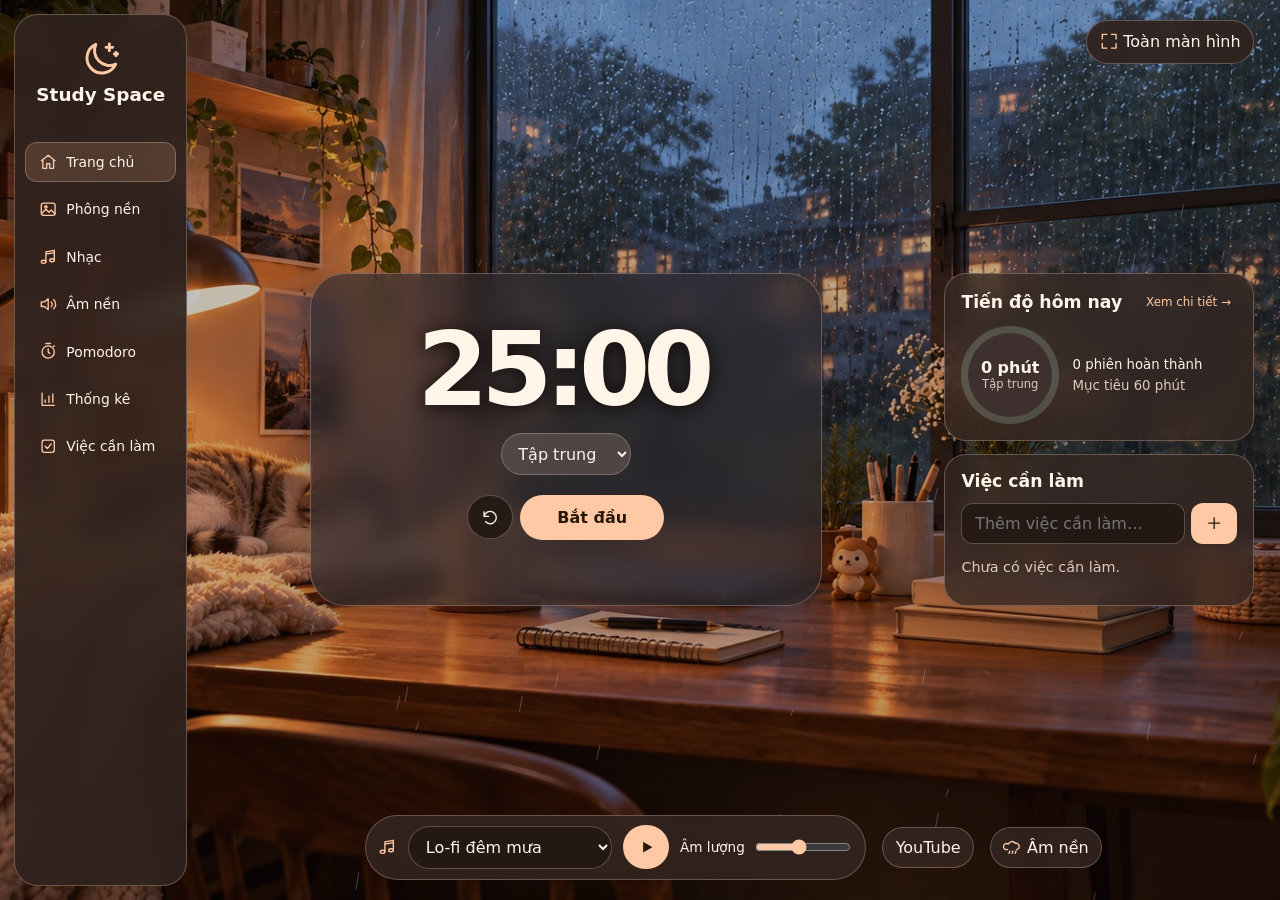
==== study-space/index.html @ 929f64d4 "Add Study Space source code and assets" ====
<!doctype html>
<html lang="vi">
<meta charset="utf-8">
<meta name="viewport" content="width=device-width,initial-scale=1">
<meta name="theme-color" content="#1b1412">
<title>Study Space</title>
<link rel="stylesheet" href="style.css">
<script defer src="storage.js"></script>
<script defer src="audio.js"></script>
<script defer src="motion.js"></script>
<script defer src="youtube.js"></script>
<script defer src="app.js"></script>
<body>
<svg class="icon-sprite" aria-hidden="true" focusable="false" xmlns="http://www.w3.org/2000/svg">
<symbol id="icon-moon" viewBox="0 0 24 24"><path d="M20.8 15.1A9 9 0 0 1 8.9 3.2 9 9 0 1 0 20.8 15.1Z"/><path d="M17 3v4m-2-2h4m2 3v2m-1-1h2"/></symbol>
<symbol id="icon-home" viewBox="0 0 24 24"><path d="m3 10 9-7 9 7M5 9v11h5v-6h4v6h5V9"/></symbol>
<symbol id="icon-image" viewBox="0 0 24 24"><rect x="3" y="4" width="18" height="16" rx="3"/><circle cx="9" cy="9" r="1.5"/><path d="m4 17 5-5 4 4 3-3 5 5"/></symbol>
<symbol id="icon-music" viewBox="0 0 24 24"><path d="M9 18V5l11-2v13M9 8l11-2"/><ellipse cx="6" cy="18" rx="3" ry="2"/><ellipse cx="17" cy="16" rx="3" ry="2"/></symbol>
<symbol id="icon-sound" viewBox="0 0 24 24"><path d="M3 9h4l5-4v14l-5-4H3zM16 9a4 4 0 0 1 0 6m3-9a8 8 0 0 1 0 12"/></symbol>
<symbol id="icon-timer" viewBox="0 0 24 24"><circle cx="12" cy="13" r="8"/><path d="M12 9v4l2 2M9 2h6m4 4 1-1"/></symbol>
<symbol id="icon-stats" viewBox="0 0 24 24"><path d="M4 4v16h16M8 16v-3m5 3V8m5 8V5"/></symbol>
<symbol id="icon-tasks" viewBox="0 0 24 24"><rect x="4" y="4" width="16" height="16" rx="3"/><path d="m8 12 3 3 5-6"/></symbol>
<symbol id="icon-expand" viewBox="0 0 24 24"><path d="M9 3H3v6m12-6h6v6M3 15v6h6m12-6v6h-6"/></symbol>
<symbol id="icon-contract" viewBox="0 0 24 24"><path d="M3 9h6V3m12 6h-6V3M3 15h6v6m12-6h-6v6"/></symbol>
<symbol id="icon-reset" viewBox="0 0 24 24"><path d="M4 11a8 8 0 1 1 2 7M4 5v6h6"/></symbol>
<symbol id="icon-play" viewBox="0 0 24 24"><path d="m8 5 12 7-12 7Z" fill="currentColor" stroke="none"/></symbol>
<symbol id="icon-pause" viewBox="0 0 24 24"><path d="M9 5v14m6-14v14" stroke-width="3"/></symbol>
<symbol id="icon-close" viewBox="0 0 24 24"><path d="m6 6 12 12M18 6 6 18"/></symbol>
<symbol id="icon-add" viewBox="0 0 24 24"><path d="M12 5v14M5 12h14"/></symbol>
<symbol id="icon-check" viewBox="0 0 24 24"><path d="m5 12 4 4L19 6"/></symbol>
<symbol id="icon-rain" viewBox="0 0 24 24"><path d="M6 15a4 4 0 1 1 1-7 5 5 0 0 1 9-1 4 4 0 1 1 2 8M9 17l-1 3m5-3-1 3m5-3-1 3"/></symbol>
<symbol id="icon-forest" viewBox="0 0 24 24"><path d="m12 3-6 8h3l-5 6h16l-5-6h3ZM12 17v4"/></symbol>
<symbol id="icon-waves" viewBox="0 0 24 24"><path d="M3 8c3 0 3-2 6-2s3 2 6 2 3-2 6-2M3 13c3 0 3-2 6-2s3 2 6 2 3-2 6-2M3 18c3 0 3-2 6-2s3 2 6 2 3-2 6-2"/></symbol>
<symbol id="icon-coffee" viewBox="0 0 24 24"><path d="M4 9h13v5a5 5 0 0 1-5 5H9a5 5 0 0 1-5-5zM17 9h2a2 2 0 0 1 0 4h-2M7 3v3m4-3v3m4-3v3"/></symbol>
<symbol id="icon-book" viewBox="0 0 24 24"><path d="M12 6c-3-2-6-2-9-1v14c3-1 6-1 9 1 3-2 6-2 9-1V5c-3-1-6-1-9 1Zm0 0v14"/></symbol>
<symbol id="icon-snow" viewBox="0 0 24 24"><path d="M12 3v18M4 7.5l16 9m0-9-16 9m5-13 3 3 3-3m-6 17 3-3 3 3"/></symbol>
</svg>
<canvas id="scene-motion" aria-hidden="true" hidden></canvas>
<header class="sidebar">
<a href="./" class="brand"><svg class="icon " aria-hidden="true" focusable="false"><use href="#icon-moon"/></svg><span>Study Space</span></a>
<nav aria-label="Điều hướng Study Space">
<button class="home-link" id="home-link"><svg class="icon " aria-hidden="true" focusable="false"><use href="#icon-home"/></svg> Trang chủ</button>
<button data-open="scenes"><svg class="icon " aria-hidden="true" focusable="false"><use href="#icon-image"/></svg> Phông nền</button>
<button id="music-link"><svg class="icon " aria-hidden="true" focusable="false"><use href="#icon-music"/></svg> Nhạc</button>
<button data-open="sound"><svg class="icon " aria-hidden="true" focusable="false"><use href="#icon-sound"/></svg> Âm nền</button>
<button data-open="settings"><svg class="icon " aria-hidden="true" focusable="false"><use href="#icon-timer"/></svg> Pomodoro</button>
<button id="stats-link"><svg class="icon " aria-hidden="true" focusable="false"><use href="#icon-stats"/></svg> Thống kê</button>
<button id="tasks-link"><svg class="icon " aria-hidden="true" focusable="false"><use href="#icon-tasks"/></svg> Việc cần làm</button>
</nav>
</header>
<div class="top-actions"><button id="fullscreen" type="button" aria-pressed="false"><svg class="icon icon-inactive" aria-hidden="true" focusable="false"><use href="#icon-expand"/></svg><svg class="icon icon-active" aria-hidden="true" focusable="false"><use href="#icon-contract"/></svg> <span id="fullscreen-label">Toàn màn hình</span></button></div>
<main>
<section class="focus" aria-label="Pomodoro">
<div id="clock" role="timer">25:00</div>
<label class="sr-only" for="session-mode">Chế độ Pomodoro</label>
<select id="session-mode"><option value="focus">Tập trung</option><option value="short">Nghỉ ngắn</option><option value="long">Nghỉ dài</option></select>
<div class="timer-actions"><button id="reset" aria-label="Đặt lại đồng hồ" title="Đặt lại đồng hồ"><svg class="icon " aria-hidden="true" focusable="false"><use href="#icon-reset"/></svg></button><button id="toggle" class="primary">Bắt đầu</button></div>
<p id="timer-message" role="status"></p>
</section>
<aside id="organizer" aria-label="Tiến độ và việc cần làm">
<section class="today-card"><div class="section-heading"><h2>Tiến độ hôm nay</h2><button id="show-stats">Xem chi tiết <span aria-hidden="true">→</span></button></div><div class="today-summary"><div id="progress-ring"><div><strong id="today-minutes">0 phút</strong><small>Tập trung</small></div></div><div><p id="today-sessions">0 phiên hoàn thành</p><p id="today-goal">Mục tiêu 60 phút</p></div></div></section>
<section class="tasks-card">
<div class="section-heading"><h2 id="tasks-title">Việc cần làm</h2><button id="close-organizer" aria-label="Đóng bảng"><svg class="icon " aria-hidden="true" focusable="false"><use href="#icon-close"/></svg></button></div>
<form id="task-form"><label class="sr-only" for="task-input">Tên việc cần làm</label><input id="task-input" maxlength="120" placeholder="Thêm việc cần làm…" required><button class="primary" aria-label="Thêm việc"><svg class="icon " aria-hidden="true" focusable="false"><use href="#icon-add"/></svg></button></form>
<ul id="tasks"></ul>
</section>

</aside>
</main>
<footer>
<div class="player"><svg class="icon player-icon" aria-hidden="true" focusable="false"><use href="#icon-music"/></svg><label class="sr-only" for="track">Bản nhạc</label><select id="track"><option value="lofi">Lo-fi đêm mưa</option><option value="piano">Piano dịu nhẹ</option><option value="coffee">Jazz quán cà phê</option><option value="library">Arpeggio thư viện</option><option value="snow">Ambient đêm tuyết</option></select><button id="play" class="primary" aria-label="Phát nhạc" aria-pressed="false"><svg class="icon icon-inactive" aria-hidden="true" focusable="false"><use href="#icon-play"/></svg><svg class="icon icon-active" aria-hidden="true" focusable="false"><use href="#icon-pause"/></svg></button><label class="music-volume">Âm lượng <input id="music-volume" type="range" min="0" max="100"></label></div>
<button id="youtube-open" aria-controls="youtube-panel" aria-expanded="false">YouTube</button><button data-open="sound" class="ambient-shortcut"><svg class="icon " aria-hidden="true" focusable="false"><use href="#icon-rain"/></svg> Âm nền</button><button id="open-organizer" aria-controls="organizer" aria-expanded="false">Việc &amp; thống kê</button>
</footer>
<section id="youtube-panel" aria-labelledby="youtube-title" hidden>
  <div class="section-heading"><h2 id="youtube-title">YouTube</h2><button id="youtube-close" type="button" aria-label="Đóng trình phát YouTube"><svg class="icon " aria-hidden="true" focusable="false"><use href="#icon-close"/></svg></button></div>
  <form id="youtube-form">
    <label for="youtube-url" class="sr-only">Liên kết video YouTube</label>
    <input id="youtube-url" type="text" inputmode="url" placeholder="Dán liên kết video YouTube" maxlength="2048" autocomplete="off" spellcheck="false" required>
    <button class="primary">Mở</button>
  </form>
  <p id="youtube-message" role="status"></p>
  <div id="youtube-video"></div>
  <a id="youtube-external" target="_blank" rel="noopener" hidden>Mở trên YouTube</a>
</section>
<dialog id="scenes"><div class="section-heading"><h2>Phông nền</h2><form method="dialog"><button aria-label="Đóng"><svg class="icon " aria-hidden="true" focusable="false"><use href="#icon-close"/></svg></button></form></div><div class="scene-grid"><button data-scene="rain" aria-pressed="false"><span class="scene-icon"><svg class="icon " aria-hidden="true" focusable="false"><use href="#icon-rain"/></svg></span><span class="scene-selected"><svg class="icon " aria-hidden="true" focusable="false"><use href="#icon-check"/></svg></span><span class="scene-name">Mưa đêm</span></button><button data-scene="forest" aria-pressed="false"><span class="scene-icon"><svg class="icon " aria-hidden="true" focusable="false"><use href="#icon-forest"/></svg></span><span class="scene-selected"><svg class="icon " aria-hidden="true" focusable="false"><use href="#icon-check"/></svg></span><span class="scene-name">Rừng xanh</span></button><button data-scene="sea" aria-pressed="false"><span class="scene-icon"><svg class="icon " aria-hidden="true" focusable="false"><use href="#icon-waves"/></svg></span><span class="scene-selected"><svg class="icon " aria-hidden="true" focusable="false"><use href="#icon-check"/></svg></span><span class="scene-name">Bên biển</span></button><button data-scene="coffee" aria-pressed="false"><span class="scene-icon"><svg class="icon " aria-hidden="true" focusable="false"><use href="#icon-coffee"/></svg></span><span class="scene-selected"><svg class="icon " aria-hidden="true" focusable="false"><use href="#icon-check"/></svg></span><span class="scene-name">Cà phê ban mai</span></button><button data-scene="library" aria-pressed="false"><span class="scene-icon"><svg class="icon " aria-hidden="true" focusable="false"><use href="#icon-book"/></svg></span><span class="scene-selected"><svg class="icon " aria-hidden="true" focusable="false"><use href="#icon-check"/></svg></span><span class="scene-name">Thư viện đêm</span></button><button data-scene="snow" aria-pressed="false"><span class="scene-icon"><svg class="icon " aria-hidden="true" focusable="false"><use href="#icon-snow"/></svg></span><span class="scene-selected"><svg class="icon " aria-hidden="true" focusable="false"><use href="#icon-check"/></svg></span><span class="scene-name">Cabin mùa tuyết</span></button></div><label class="motion-option"><input id="motion-toggle" type="checkbox"> Bật chuyển động nền</label><p id="motion-note" hidden>Thiết bị đang bật chế độ giảm chuyển động.</p></dialog>
<dialog id="sound"><div class="section-heading"><h2>Âm thanh môi trường</h2><form method="dialog"><button aria-label="Đóng"><svg class="icon " aria-hidden="true" focusable="false"><use href="#icon-close"/></svg></button></form></div><div id="ambient"></div><button id="silence">Tắt tất cả âm nền</button></dialog>
<dialog id="settings"><div class="section-heading"><h2>Cài đặt Pomodoro</h2><form method="dialog"><button aria-label="Đóng"><svg class="icon " aria-hidden="true" focusable="false"><use href="#icon-close"/></svg></button></form></div><form id="settings-form"><label>Tập trung (phút)<input name="focus" type="number" min="1" max="180" required></label><label>Nghỉ ngắn (phút)<input name="short" type="number" min="1" max="60" required></label><label>Nghỉ dài (phút)<input name="long" type="number" min="1" max="60" required></label><p>Thời lượng mới áp dụng từ phiên tiếp theo.</p><button class="primary">Lưu thời lượng</button></form></dialog>
<dialog id="edit-task"><div class="section-heading"><h2>Sửa việc cần làm</h2><form method="dialog"><button aria-label="Đóng"><svg class="icon " aria-hidden="true" focusable="false"><use href="#icon-close"/></svg></button></form></div><form id="edit-form"><label for="edit-title" class="sr-only">Tên công việc</label><input id="edit-title" maxlength="120" required><button class="primary">Lưu</button></form></dialog>
<dialog id="weekly"><div class="section-heading"><h2>Thống kê</h2><form method="dialog"><button aria-label="Đóng thống kê"><svg class="icon " aria-hidden="true" focusable="false"><use href="#icon-close"/></svg></button></form></div><section class="stats"><div class="section-heading"><div class="week-nav"><button id="prev-week" aria-label="Tuần trước">‹</button><button id="next-week" aria-label="Tuần sau">›</button></div></div><p id="week-label"></p><div id="chart"></div><p id="total"></p></section></dialog>
<div id="status" role="status"></div>
</body>
</html>
---- study-space/style.css ----
:root{color-scheme:dark;--ink:#fff5e8;--muted:#dfcbbc;--gold:#ffc067;--panel:#211915ed;--line:#f7dbc53b;font-family:Inter,system-ui,sans-serif;color:var(--ink);background:#201817}
*{box-sizing:border-box}body{margin:0;min-height:100svh;display:flex;flex-direction:column;background-image:linear-gradient(110deg,#120d0c38,#120d0c48),var(--scene);background-size:cover;background-position:center;background-attachment:fixed}
:root,[data-scene="rain"]{--scene:url(assets/rain.jpg);--fallback:#253952}
[data-scene="forest"]{--scene:url(assets/forest.jpg);--fallback:#253e2e}
[data-scene="sea"]{--scene:url(assets/sea.jpg);--fallback:#57413f}body{background-color:var(--fallback)}
button,input,select{font:inherit}button,select{cursor:pointer}button,select,input:not([type=range],[type=checkbox]){border:1px solid var(--line);border-radius:12px;padding:.62rem .8rem;color:inherit;background:#241914e8}button:hover{border-color:var(--gold)}button:disabled{opacity:.4;cursor:default}:focus-visible{outline:2px solid var(--gold);outline-offset:3px}button[aria-pressed=true]{color:var(--gold);border-color:var(--gold)}input[type=range],input[type=checkbox]{accent-color:var(--gold)}button.primary{background:var(--gold);color:#27180a;border-color:transparent;font-weight:750}
header,footer{display:flex;align-items:center;justify-content:space-between;gap:1rem;padding:1rem clamp(1rem,4vw,4rem);background:#1a1312d9;backdrop-filter:blur(12px)}header{border-bottom:1px solid var(--line)}footer{border-top:1px solid var(--line);justify-content:center;margin-top:auto}.brand{font-weight:750;font-size:1.15rem;text-decoration:none;color:inherit;white-space:nowrap}.brand span{color:var(--gold)}nav,.player,.modes,.timer-actions,.week-nav{display:flex;align-items:center;gap:.45rem}
main{width:min(1440px,100%);margin:auto;display:grid;grid-template-columns:1fr minmax(290px,350px);align-items:center;gap:2rem;padding:clamp(1rem,4vw,4rem)}.focus{text-align:center;text-shadow:0 2px 18px #110b08;min-width:0}.modes,.timer-actions{justify-content:center}.modes button{font-size:.9rem}.timer-actions .primary{min-width:9rem}#clock{font-size:clamp(5rem,13vw,10rem);font-weight:750;font-variant-numeric:tabular-nums;letter-spacing:-.07em;line-height:1.13;padding-right:.07em}#timer-message{min-height:1.4em;font-size:.9rem}
aside,dialog{border:1px solid var(--line);border-radius:22px;background:var(--panel);padding:1.2rem;box-shadow:0 15px 55px #100a0855;color:var(--ink)}dialog{width:min(94vw,470px);max-height:85svh}dialog::backdrop{background:#140e0c9c}dialog:not([open]){display:none}.section-heading{display:flex;align-items:center;justify-content:space-between;gap:.5rem;margin-bottom:.75rem}h2{margin:0;font-size:1.08rem}#task-form,#edit-form{display:flex;gap:.4rem}#task-input,#edit-title{width:100%;min-width:0}#tasks{padding:0;max-height:13rem;overflow:auto;list-style:none;color:var(--muted);font-size:.9rem}#tasks li{display:flex;align-items:center;gap:.35rem;padding:.35rem 0;border-bottom:1px solid var(--line)}#tasks label{display:flex;align-items:center;gap:.4rem;flex:1;overflow-wrap:anywhere;min-width:0}#tasks input:checked+span{text-decoration:line-through;opacity:.7}#tasks button,.week-nav button{padding:.28rem .45rem}.stats{border-top:1px solid var(--line);padding-top:1rem}#week-label{font-size:.85rem;color:var(--muted)}#chart{display:grid;grid-template-columns:repeat(7,minmax(0,1fr));gap:.35rem}.day{text-align:center;color:var(--muted);font-size:.73rem}.bar-area{height:64px;display:flex;align-items:flex-end;justify-content:center;margin:.2rem 0}.bar{background:var(--gold);border-radius:5px;width:60%;min-height:2px}#total{margin:.7rem 0 0;color:var(--gold);font-weight:650}.music-volume{display:flex;align-items:center;gap:.5rem;font-size:.85rem}.music-volume input{width:6rem}
.scene-grid{display:grid;grid-template-columns:repeat(3,1fr);gap:.5rem}.scene-grid button{background:linear-gradient(transparent,#130d0bed),var(--scene) center/cover,var(--fallback);min-height:8rem;display:flex;align-items:flex-end;justify-content:center}.layer{display:grid;grid-template-columns:1fr 1fr;gap:.5rem;padding:.5rem 0}.layer label{display:flex;align-items:center;gap:.4rem}#settings-form label{display:flex;justify-content:space-between;align-items:center;gap:.7rem;margin:.5rem 0}#settings-form input{width:5rem}#settings-form p{color:var(--muted);font-size:.85rem}#status:not(:empty){position:fixed;bottom:5.3rem;left:50%;transform:translateX(-50%);width:max-content;max-width:90vw;padding:.65rem 1rem;border-radius:12px;background:var(--panel);z-index:2}.sr-only{position:absolute;width:1px;height:1px;padding:0;overflow:hidden;clip-path:inset(50%);white-space:nowrap}
#close-organizer,#open-organizer{display:none}
@media(max-width:760px){header,footer{padding:.7rem .75rem;gap:.4rem}nav button,.modes button{font-size:.8rem;padding:.5rem}.brand{font-size:.95rem}main{display:block;padding:1rem}#clock{font-size:clamp(4.6rem,20vw,8rem)}#open-organizer,#close-organizer{display:inline-block}#organizer{display:none;position:fixed;z-index:1;bottom:4.2rem;left:.5rem;right:.5rem;max-height:calc(100svh - 5rem);overflow:auto}#organizer.open{display:block}.player{min-width:0}.player select{min-width:0;max-width:34vw;padding:.45rem;font-size:.8rem}.music-volume{font-size:0;gap:0}.music-volume input{width:2.7rem}#open-organizer{font-size:.75rem;padding:.5rem}footer{min-height:3.75rem}}

body { isolation: isolate; background-attachment: scroll; }
#scene-motion { position: fixed; inset: 0; width: 100%; height: 100%; pointer-events: none; z-index: -1; }
.motion-option { display: flex; align-items: center; gap: .55rem; margin-top: 1rem; cursor: pointer; }
#motion-note { color: var(--muted); font-size: .85rem; margin-bottom: 0; }
@media (prefers-reduced-motion: reduce) { #scene-motion { display: none; } }

/* Study room layout */
:root { --gold: #ffc9a5; --glass: #362823c9; --panel: #342722eb; --line: #ffdfca45; }
body { --rail: 11.7rem; display: grid; grid-template-columns: var(--rail) minmax(0, 1fr); grid-template-rows: auto 1fr auto; min-height: 100svh; }
.sidebar { grid-column: 1; grid-row: 1 / 4; flex-direction: column; align-items: stretch; justify-content: flex-start; align-self: start; position: sticky; top: .9rem; margin: .9rem 0 .9rem .9rem; padding: 1.15rem .62rem; min-height: calc(100svh - 1.8rem); border: 1px solid var(--line); border-radius: 24px; background: var(--glass); }
.brand { display: grid; justify-items: center; gap: .3rem; padding: .35rem 0 1.3rem; }
.brand span:last-child { color: var(--ink); }
.brand span:first-child { font-size: 3rem; line-height: 1; }
.sidebar nav { flex-direction: column; align-items: stretch; }
.sidebar nav button { display: flex; align-items: center; gap: .55rem; text-align: left; background: transparent; border-color: transparent; font-size: .87rem; white-space: nowrap; }
.sidebar nav button span { color: var(--gold); width: 1.1rem; text-align: center; font-size: 1.2rem; line-height: 1; }
.sidebar nav .home-link, .sidebar nav button:hover { background: #e3a68130; border-color: var(--line); }
.top-actions { grid-column: 2; grid-row: 1; display: flex; justify-content: flex-end; padding: 1.25rem clamp(1rem, 2vw, 2rem) 0; }
#fullscreen { border-radius: 999px; background: var(--glass); backdrop-filter: blur(12px); }
#fullscreen span:first-child { color: var(--gold); font-size: 1.2rem; }
main { grid-column: 2; grid-row: 2; width: 100%; margin: 0; padding: clamp(.8rem, 2vw, 2rem); grid-template-columns: minmax(0, 1fr) minmax(240px, 310px); gap: clamp(.7rem, 2vw, 2rem); }
.focus { justify-self: center; width: min(100%, 32rem); border: 1px solid var(--line); border-radius: 35px; padding: clamp(1rem, 3vw, 3rem) .6rem 1rem; background: #302b30a8; backdrop-filter: blur(12px); box-shadow: 0 18px 45px #1b12154f; }
#clock { font-size: clamp(4rem, 8vw, 8rem); }
#session-mode { margin: .3rem 0 1.2rem; border-radius: 999px; background: #584e4dcc; }
.timer-actions button { border-radius: 999px; min-height: 2.85rem; }
#reset { width: 2.85rem; font-size: 1.2rem; }
#organizer { display: grid; gap: .85rem; background: none; border: 0; padding: 0; box-shadow: none; }
.today-card, .tasks-card { border: 1px solid var(--line); border-radius: 22px; background: var(--glass); backdrop-filter: blur(12px); padding: 1rem; }
#show-stats { font-size: .74rem; padding: .25rem .35rem; background: transparent; border-color: transparent; color: var(--gold); }
.today-summary { display: flex; align-items: center; gap: .85rem; }
.today-summary p { margin: .4rem 0; font-size: .83rem; }
#today-goal { color: var(--muted); }
#progress-ring { width: 6.1rem; height: 6.1rem; flex: none; padding: .42rem; border-radius: 50%; background: conic-gradient(#abd29b 0 var(--progress, 0%), #a3c3ad40 var(--progress, 0%) 100%); }
#progress-ring div { display: grid; place-content: center; text-align: center; height: 100%; border-radius: 50%; background: #3d302e; }
#progress-ring small { color: var(--muted); font-size: .72rem; }
footer { grid-column: 2; grid-row: 3; padding: 0 clamp(1rem, 2vw, 2rem) 1.25rem; border: none; background: transparent; backdrop-filter: none; }
.player, .ambient-shortcut { padding: .6rem .75rem; border: 1px solid var(--line); border-radius: 999px; background: var(--glass); backdrop-filter: blur(12px); }
.player { gap: .7rem; }
.player-icon { color: var(--gold); font-size: 1.3rem; }
.player button, .player select { border-radius: 999px; }
#scenes { position: fixed; inset: auto 0 1rem; margin: 0 auto; width: min(calc(100% - 2rem), 56rem); background: #ead6c8; color: #2b1e19; }
#scenes .section-heading button { background: transparent; border-color: #2b1e1944; }
#scenes .scene-grid button { color: #fff5e8; }
#scenes .scene-grid button[aria-pressed=true] { outline: 2px solid #966042; outline-offset: 2px; }
#weekly .stats { display: grid; }
#weekly .week-nav { margin-left: auto; }
body.immersive { grid-template-columns: minmax(0, 1fr); }
body.immersive :is(.sidebar, #organizer, footer) { display: none; }
body.immersive :is(main, .top-actions) { grid-column: 1; }
body.immersive main { grid-template-columns: minmax(0, 1fr); }
@media (max-width: 760px) {
  body { grid-template-columns: minmax(0, 1fr); grid-template-rows: auto auto 1fr auto; }
  .sidebar { position: static; grid-column: 1; grid-row: 1; min-height: auto; margin: .45rem .5rem 0; padding: .35rem .5rem; border-radius: 16px; gap: .1rem; }
  .brand { display: flex; justify-content: center; align-items: center; padding: .1rem; }
  .brand span:first-child { font-size: 1.4rem; }
  .sidebar nav { flex-direction: row; overflow-x: auto; }
  .sidebar nav button { font-size: .75rem; padding: .35rem .45rem; }
  .top-actions { grid-column: 1; grid-row: 2; padding: .5rem .65rem 0; }
  main { grid-column: 1; grid-row: 3; display: grid; grid-template-columns: minmax(0, 1fr); padding: .7rem; }
  .focus { width: min(100%, 25rem); }
  #clock { font-size: clamp(4.4rem, 18vw, 6.5rem); }
  #organizer { display: none; background: var(--panel); padding: .55rem; border: 1px solid var(--line); }
  #organizer.open { display: grid; }
  footer { grid-column: 1; grid-row: 4; flex-wrap: wrap; padding: .45rem; }
  .player { gap: .35rem; padding: .25rem .35rem; }
  .ambient-shortcut { display: none; }
  .player-icon { display: none; }
}

[data-scene="coffee"] { --scene: url(assets/coffee.jpg); --fallback: #72503b; }
[data-scene="library"] { --scene: url(assets/library.jpg); --fallback: #38261b; }
[data-scene="snow"] { --scene: url(assets/snow.jpg); --fallback: #263c50; }
@media (min-width: 761px) {
  #scenes .scene-grid { grid-template-columns: repeat(6, minmax(0, 1fr)); }
}
@media (max-width: 380px) {
  #scenes .scene-grid button { min-height: 6.5rem; padding: .45rem; font-size: .82rem; }
}

#youtube-panel {
  position: fixed;
  z-index: 3;
  right: clamp(.65rem, 2vw, 2rem);
  bottom: clamp(4.5rem, 12svh, 6rem);
  width: min(26rem, calc(100% - 1.3rem));
  max-height: calc(100dvh - 5rem);
  overflow: auto;
  border: 1px solid var(--line);
  border-radius: 20px;
  padding: .85rem;
  background: var(--panel);
  box-shadow: 0 12px 40px #100a0875;
}
#youtube-form { display: flex; gap: .4rem; }
#youtube-url { flex: 1; min-width: 0; }
#youtube-message { margin: .55rem 0; color: var(--muted); font-size: .82rem; }
#youtube-message:empty { display: none; }
#youtube-video iframe { display: block; border: 0; width: 100%; aspect-ratio: 16/9; min-height: 200px; border-radius: 10px; }
#youtube-external { color: var(--gold); font-size: .82rem; }
#youtube-external:not([hidden]) { display: inline-block; margin-top: .55rem; }
#youtube-open { border-radius: 999px; background: var(--glass); }
@media (max-width: 760px) {
  #youtube-open { font-size: .75rem; padding: .5rem; }
  #youtube-panel { bottom: 4rem; }
}

.icon-sprite { position: absolute; width: 0; height: 0; overflow: hidden; pointer-events: none; }
.icon { width: 1.15rem; height: 1.15rem; flex: none; vertical-align: -.2em; fill: none; stroke: currentColor; stroke-width: 1.75; stroke-linecap: round; stroke-linejoin: round; }
.brand > .icon { width: 2.5rem; height: 2.5rem; color: var(--gold); }
.sidebar nav button > .icon, #fullscreen > .icon, .ambient-shortcut > .icon { color: var(--gold); }
.sidebar { background: #30231ee8; }
#fullscreen { background: #30231ee8; min-height: 44px; }
#reset, #play { display: inline-grid; place-items: center; min-width: 44px; min-height: 44px; }
button > .icon-active, button[aria-pressed="true"] > .icon-inactive { display: none; }
button[aria-pressed="true"] > .icon-active { display: inline-block; }
#play[aria-pressed="true"] { color: #27180a; }
#scenes .scene-grid button { position: relative; text-align: center; }
#scenes .scene-grid button:focus-visible { outline: 3px solid #553320; outline-offset: 3px; }
.scene-icon, .scene-selected { position: absolute; top: .45rem; display: grid; place-items: center; width: 1.7rem; height: 1.7rem; border-radius: 50%; }
.scene-icon { left: .45rem; color: #fff5e8; background: #251a15e8; }
.scene-selected { right: .45rem; color: #2b1e19; background: #ffc9a5; visibility: hidden; }
button[aria-pressed="true"] .scene-selected { visibility: visible; }
.scene-icon .icon, .scene-selected .icon { width: 1rem; height: 1rem; }
.scene-name { position: relative; text-shadow: 0 1px 3px #140c08; }
@media (max-width: 760px) {
  .brand > .icon { width: 1.35rem; height: 1.35rem; }
  .sidebar nav button { min-height: 44px; }
  .sidebar nav button > .icon { width: 1rem; height: 1rem; }
}
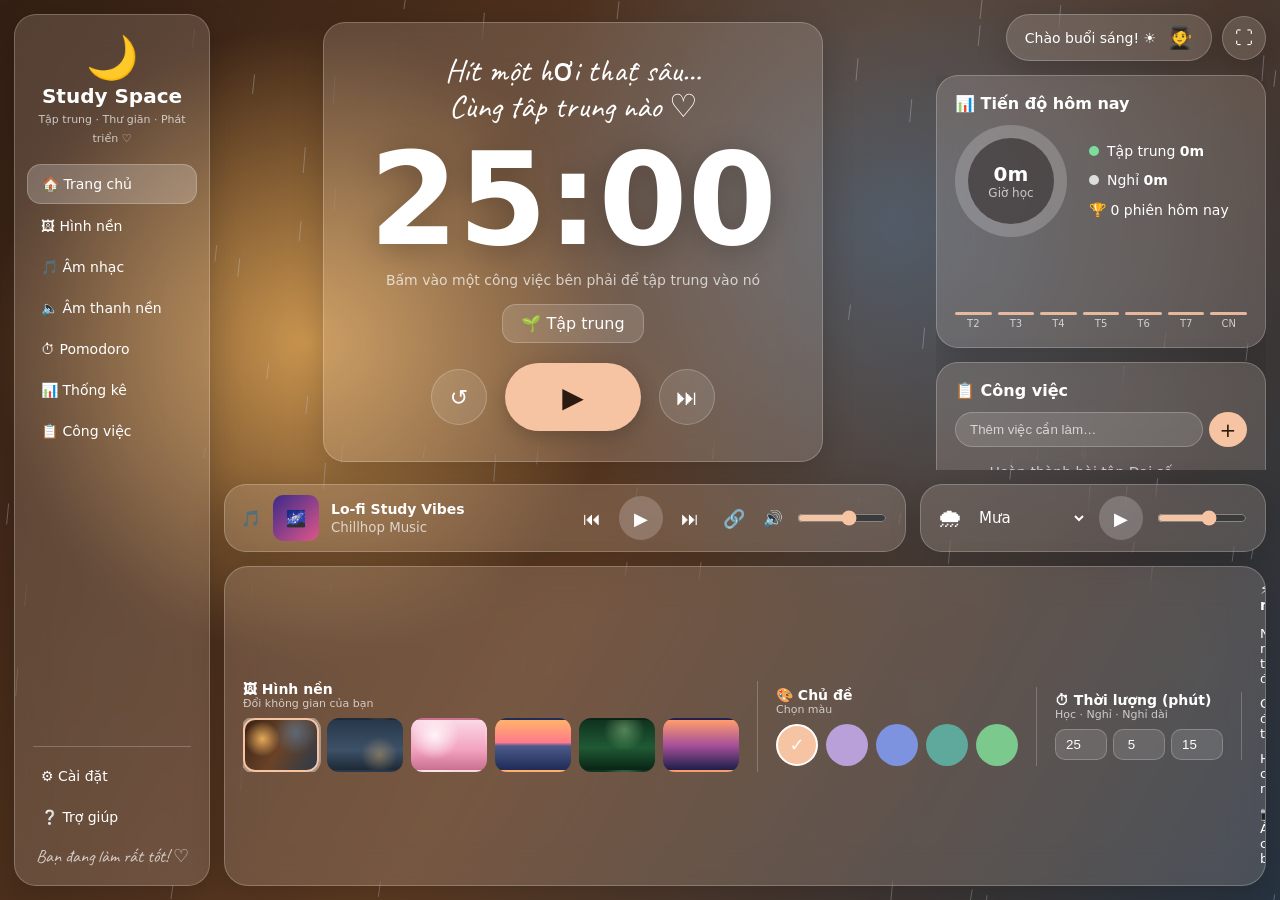
==== commit 85bdfc8c: "Update Study Space to V3" ====
--- a/study-space/index.html
+++ b/study-space/index.html
@@ -1,92 +1,345 @@
-<!doctype html>
+<!DOCTYPE html>
 <html lang="vi">
+<head>
 <meta charset="utf-8">
-<meta name="viewport" content="width=device-width,initial-scale=1">
-<meta name="theme-color" content="#1b1412">
+<meta name="viewport" content="width=device-width, initial-scale=1, viewport-fit=cover">
 <title>Study Space</title>
-<link rel="stylesheet" href="style.css">
-<script defer src="storage.js"></script>
-<script defer src="audio.js"></script>
-<script defer src="motion.js"></script>
-<script defer src="youtube.js"></script>
-<script defer src="app.js"></script>
+<link rel="stylesheet" href="https://fonts.googleapis.com/css2?family=Caveat:wght@500&display=swap">
+<style>
+:root{box-sizing:border-box;padding-top:env(safe-area-inset-top,0px);padding-bottom:env(safe-area-inset-bottom,0px);--ac:#f6c3a3;--g:rgba(255,236,220,.16);--gb:rgba(255,255,255,.22);--tx:#fff;--mu:rgba(255,255,255,.7)}
+:root.dark{--g:rgba(10,10,18,.5);--gb:rgba(255,255,255,.1)}
+html{scroll-padding-top:env(safe-area-inset-top,0px)}
+*{box-sizing:border-box}
+html,body{height:100%;margin:0}
+body{font-family:system-ui,-apple-system,"Segoe UI",Roboto,sans-serif;color:var(--tx);background:#222;overflow:hidden}
+button{font:inherit;color:inherit;cursor:pointer;background:none;border:0}
+#bg,#rain,#shade{position:fixed;inset:0;z-index:0}
+#bg{background-size:cover;background-position:center;transition:background .6s}
+#rain{z-index:1;pointer-events:none}
+#shade{z-index:1;background:#000;opacity:.12;pointer-events:none}
+.glass{background:var(--g);border:1px solid var(--gb);backdrop-filter:blur(18px);-webkit-backdrop-filter:blur(18px);border-radius:22px;box-shadow:0 8px 32px rgba(0,0,0,.18)}
+#app{position:relative;z-index:2;height:100%;display:grid;grid-template-columns:196px 1fr 330px;grid-template-rows:auto 1fr auto auto;gap:14px;padding:14px}
+nav{grid-row:1/-1;padding:18px 12px;display:flex;flex-direction:column;border-radius:24px}
+.logo{text-align:center;margin-bottom:18px}.logo b{display:block;font-size:20px;margin-top:2px}.logo small{color:var(--mu);font-size:11px}
+.logo .mo{font-size:42px}
+nav button{display:flex;gap:12px;align-items:center;padding:11px 14px;border-radius:14px;text-align:left;font-size:14px;color:var(--tx);width:100%;margin-bottom:3px}
+nav button:hover{background:rgba(255,255,255,.1)}nav button.on{background:rgba(255,255,255,.22);border:1px solid var(--gb)}
+nav hr{border:0;border-top:1px solid var(--gb);margin:auto 6px 10px}
+nav .q{font-family:Caveat,cursive;text-align:center;color:var(--mu);margin:6px 0 0;font-size:18px}
+#top{grid-column:3;display:flex;justify-content:flex-end}
+#hi{padding:10px 18px;display:flex;align-items:center;gap:10px;border-radius:999px;font-size:14px}
+#timer{grid-column:2;grid-row:1/3;place-self:center;width:min(500px,100%);padding:30px 24px;text-align:center}
+#qt{font-family:Caveat,cursive;font-size:clamp(22px,2.6vw,32px);line-height:1.15;min-height:2.3em}
+#tm{font-size:clamp(72px,10vw,132px);font-weight:700;line-height:1;margin:10px 0;font-variant-numeric:tabular-nums;text-shadow:0 4px 30px rgba(0,0,0,.25)}
+#mode{padding:9px 18px;border-radius:14px;background:rgba(255,255,255,.14);border:1px solid var(--gb);margin-bottom:20px;appearance:none;-webkit-appearance:none;color:var(--tx);font:inherit;text-align:center}
+#mode option{color:#222}
+.ctl{display:flex;justify-content:center;align-items:center;gap:18px}
+.rb{width:56px;height:56px;border-radius:50%;border:1px solid var(--gb);font-size:22px;background:rgba(255,255,255,.1)}
+.play{width:136px;height:68px;border-radius:999px;background:var(--ac);color:#2b1a10;font-size:28px;border:0;box-shadow:0 6px 20px rgba(0,0,0,.2)}
+#right{grid-column:3;grid-row:2;display:flex;flex-direction:column;gap:14px;overflow-y:auto;min-height:0}
+.card{padding:18px}
+.card h4{margin:0 0 12px;font-size:16px;display:flex;justify-content:space-between;align-items:center}
+.prog{display:flex;align-items:center;gap:22px}
+#ring{width:112px;height:112px;border-radius:50%;display:grid;place-items:center;flex:none}
+#ring div{width:86px;height:86px;border-radius:50%;background:rgba(30,25,25,.55);display:flex;flex-direction:column;align-items:center;justify-content:center;font-size:12px;color:var(--mu)}
+#ring b{font-size:20px;color:#fff}
+.dot{display:inline-block;width:10px;height:10px;border-radius:50%;margin-right:8px}
+.st{font-size:14px;line-height:2.1}
+#add{display:flex;gap:6px;margin-bottom:10px}
+#add input{flex:1;min-width:0;background:rgba(255,255,255,.12);border:1px solid var(--gb);border-radius:999px;padding:9px 14px;color:#fff;outline:0}
+#add input::placeholder{color:var(--mu)}
+#add button{width:38px;border-radius:50%;background:var(--ac);color:#2b1a10;font-size:20px}
+.task{display:flex;align-items:center;gap:10px;padding:7px 2px;font-size:14px}
+.task input{accent-color:var(--ac);width:18px;height:18px}
+.task.done span{text-decoration:line-through;color:var(--mu)}
+.task .x{margin-left:auto;opacity:.5}
+#bars{grid-column:2/4;display:flex;gap:14px;flex-wrap:wrap}
+.bar{display:flex;align-items:center;gap:12px;padding:10px 16px;border-radius:22px}
+#music{flex:1 1 440px}#amb{flex:0 1 330px}
+.art{width:46px;height:46px;border-radius:10px;background:linear-gradient(135deg,#3a2a8a,#e0568a);display:grid;place-items:center;flex:none}
+.ti{min-width:0;flex:1}.ti b{display:block;font-size:14px;white-space:nowrap;overflow:hidden;text-overflow:ellipsis}.ti small{color:var(--mu)}
+.ib{font-size:18px;padding:6px}
+.pp{width:44px;height:44px;border-radius:50%;background:rgba(255,255,255,.2);font-size:18px}
+input[type=range]{accent-color:var(--ac);width:90px;min-width:0}
+#amb select{background:transparent;color:#fff;border:0;font:inherit;font-size:15px}
+#amb select option{color:#222}
+#dock{grid-column:2/4;display:flex;gap:0;padding:14px 18px;overflow-x:auto;align-items:center;border-radius:24px}
+#dock>div{padding:0 18px;border-right:1px solid var(--gb)}#dock>div:last-child{border:0}#dock>div:first-child{padding-left:0}
+#dock h5{margin:0 0 8px;font-size:14px}#dock h5 small{display:block;font-weight:400;color:var(--mu);font-size:11px}
+.th{display:flex;gap:8px;overflow-x:auto}
+.thumb{width:76px;height:54px;border-radius:12px;border:2px solid transparent;flex:none;padding:0;background-size:cover}
+.thumb.on{border-color:var(--ac);box-shadow:0 0 0 2px rgba(255,255,255,.4)}
+.sw{width:42px;height:42px;border-radius:50%;border:2px solid transparent;flex:none;font-size:18px}
+.sw.on{border-color:#fff}
+.tg{display:flex;align-items:center;justify-content:space-between;gap:30px;font-size:13px;padding:5px 0}
+.tg i{width:40px;height:22px;border-radius:99px;background:rgba(255,255,255,.25);position:relative;flex:none;transition:.2s}
+.tg i:after{content:"";position:absolute;top:2px;left:2px;width:18px;height:18px;border-radius:50%;background:#fff;transition:.2s}
+.tg.on i{background:var(--ac)}.tg.on i:after{left:20px}
+#dock.hide{display:none}
+body.zen nav,body.zen #right,body.zen #top,body.zen #bars,body.zen #dock{opacity:0;pointer-events:none}
+.hist{display:flex;gap:6px;align-items:flex-end;height:78px;margin-top:14px}.hist div{flex:1;height:100%;display:flex;flex-direction:column;justify-content:flex-end;align-items:center;gap:3px}.hist i{display:block;width:100%;border-radius:5px;background:var(--ac);opacity:.9}.hist small{font-size:10px;color:var(--mu)}
+#cur{font-size:14px;color:var(--mu);margin:-2px 0 14px;min-height:1.3em}
+.dur{display:flex;gap:6px}.dur input{width:52px;background:rgba(255,255,255,.12);border:1px solid var(--gb);border-radius:10px;padding:7px 4px;color:#fff;text-align:center}
+#top{gap:10px;align-items:center}#top .ib{border-radius:50%;width:44px;height:44px}
+[hidden]{display:none!important}
+#lm{position:fixed;inset:0;z-index:10;display:grid;place-items:center;background:rgba(0,0,0,.5)}
+.lmc{width:min(540px,92vw);padding:20px;background:rgba(28,24,30,.88)}.lmc h4{margin:0 0 12px;font-size:17px}
+.lr{display:flex;gap:8px;margin-bottom:10px}.lr input{flex:1;min-width:0;background:rgba(255,255,255,.12);border:1px solid var(--gb);border-radius:12px;padding:10px 12px;color:#fff;outline:0}
+.btn{background:rgba(255,255,255,.16);border:1px solid var(--gb);border-radius:12px;padding:9px 14px}.btn:hover{background:rgba(255,255,255,.28)}
+#lmsg{font-size:12px;color:var(--mu);margin:4px 0 10px;line-height:1.5}
+.lk{display:flex;align-items:center;gap:8px;padding:6px 0;font-size:13px}.lk span{flex:1;min-width:0;white-space:nowrap;overflow:hidden;text-overflow:ellipsis;cursor:pointer}
+#ef{position:fixed;z-index:6;left:224px;bottom:150px;width:340px;padding:10px}#ef button{position:absolute;top:-10px;right:-10px;width:26px;height:26px;border-radius:50%;background:#333;font-size:12px}
+@media(max-width:980px){#ef{left:10px;right:10px;width:auto;bottom:10px}}
+#view{position:fixed;z-index:5;left:224px;right:14px;top:14px;bottom:14px;padding:24px;overflow:auto;background:rgba(24,20,26,.66)}
+#vh{display:flex;justify-content:space-between;align-items:center;margin-bottom:16px}#vh h2{margin:0;font-size:22px}#vx{width:38px;height:38px;border-radius:50%;background:rgba(255,255,255,.15)}
+.vg{display:grid;grid-template-columns:repeat(auto-fill,minmax(180px,1fr));gap:12px;margin-bottom:12px}.vc{aspect-ratio:1.6;border-radius:16px;border:2px solid transparent;position:relative;overflow:hidden;padding:0}.vc.on{border-color:var(--ac)}.vc span{position:absolute;bottom:0;left:0;right:0;padding:18px 10px 8px;background:linear-gradient(transparent,rgba(0,0,0,.65));font-size:13px;text-align:left}
+.vr{display:flex;align-items:center;gap:12px;padding:11px 0;border-bottom:1px solid var(--gb);font-size:14px}.vr label{min-width:110px}.vr input[type=range]{flex:1;width:auto}
+.big{display:grid;grid-template-columns:repeat(auto-fit,minmax(150px,1fr));gap:12px;margin-bottom:20px}.big div{padding:16px;border-radius:16px;background:rgba(255,255,255,.1)}.big b{display:block;font-size:26px}.big small{color:var(--mu)}
+.flt{display:flex;gap:6px;margin-bottom:6px}.flt .btn.on{background:var(--ac);color:#2b1a10}
+#vb h3{margin:16px 0 6px;font-size:13px;color:var(--mu);text-transform:uppercase;letter-spacing:1px}#vb ul{line-height:2;padding-left:20px;margin:0}
+@media(max-width:980px){#view{left:10px;right:10px}}
+@media(max-width:980px){
+ body{overflow:auto}#app{display:flex;flex-direction:column;height:auto;min-height:100%}
+ #bg,#rain,#shade{position:fixed}nav{display:none}#top{justify-content:center}#timer{order:-1}#dock{flex-direction:column;align-items:stretch;gap:12px}#dock>div{border:0;padding:0}
+ #right{overflow:visible}}
+</style>
+</head>
 <body>
-<svg class="icon-sprite" aria-hidden="true" focusable="false" xmlns="http://www.w3.org/2000/svg">
-<symbol id="icon-moon" viewBox="0 0 24 24"><path d="M20.8 15.1A9 9 0 0 1 8.9 3.2 9 9 0 1 0 20.8 15.1Z"/><path d="M17 3v4m-2-2h4m2 3v2m-1-1h2"/></symbol>
-<symbol id="icon-home" viewBox="0 0 24 24"><path d="m3 10 9-7 9 7M5 9v11h5v-6h4v6h5V9"/></symbol>
-<symbol id="icon-image" viewBox="0 0 24 24"><rect x="3" y="4" width="18" height="16" rx="3"/><circle cx="9" cy="9" r="1.5"/><path d="m4 17 5-5 4 4 3-3 5 5"/></symbol>
-<symbol id="icon-music" viewBox="0 0 24 24"><path d="M9 18V5l11-2v13M9 8l11-2"/><ellipse cx="6" cy="18" rx="3" ry="2"/><ellipse cx="17" cy="16" rx="3" ry="2"/></symbol>
-<symbol id="icon-sound" viewBox="0 0 24 24"><path d="M3 9h4l5-4v14l-5-4H3zM16 9a4 4 0 0 1 0 6m3-9a8 8 0 0 1 0 12"/></symbol>
-<symbol id="icon-timer" viewBox="0 0 24 24"><circle cx="12" cy="13" r="8"/><path d="M12 9v4l2 2M9 2h6m4 4 1-1"/></symbol>
-<symbol id="icon-stats" viewBox="0 0 24 24"><path d="M4 4v16h16M8 16v-3m5 3V8m5 8V5"/></symbol>
-<symbol id="icon-tasks" viewBox="0 0 24 24"><rect x="4" y="4" width="16" height="16" rx="3"/><path d="m8 12 3 3 5-6"/></symbol>
-<symbol id="icon-expand" viewBox="0 0 24 24"><path d="M9 3H3v6m12-6h6v6M3 15v6h6m12-6v6h-6"/></symbol>
-<symbol id="icon-contract" viewBox="0 0 24 24"><path d="M3 9h6V3m12 6h-6V3M3 15h6v6m12-6h-6v6"/></symbol>
-<symbol id="icon-reset" viewBox="0 0 24 24"><path d="M4 11a8 8 0 1 1 2 7M4 5v6h6"/></symbol>
-<symbol id="icon-play" viewBox="0 0 24 24"><path d="m8 5 12 7-12 7Z" fill="currentColor" stroke="none"/></symbol>
-<symbol id="icon-pause" viewBox="0 0 24 24"><path d="M9 5v14m6-14v14" stroke-width="3"/></symbol>
-<symbol id="icon-close" viewBox="0 0 24 24"><path d="m6 6 12 12M18 6 6 18"/></symbol>
-<symbol id="icon-add" viewBox="0 0 24 24"><path d="M12 5v14M5 12h14"/></symbol>
-<symbol id="icon-check" viewBox="0 0 24 24"><path d="m5 12 4 4L19 6"/></symbol>
-<symbol id="icon-rain" viewBox="0 0 24 24"><path d="M6 15a4 4 0 1 1 1-7 5 5 0 0 1 9-1 4 4 0 1 1 2 8M9 17l-1 3m5-3-1 3m5-3-1 3"/></symbol>
-<symbol id="icon-forest" viewBox="0 0 24 24"><path d="m12 3-6 8h3l-5 6h16l-5-6h3ZM12 17v4"/></symbol>
-<symbol id="icon-waves" viewBox="0 0 24 24"><path d="M3 8c3 0 3-2 6-2s3 2 6 2 3-2 6-2M3 13c3 0 3-2 6-2s3 2 6 2 3-2 6-2M3 18c3 0 3-2 6-2s3 2 6 2 3-2 6-2"/></symbol>
-<symbol id="icon-coffee" viewBox="0 0 24 24"><path d="M4 9h13v5a5 5 0 0 1-5 5H9a5 5 0 0 1-5-5zM17 9h2a2 2 0 0 1 0 4h-2M7 3v3m4-3v3m4-3v3"/></symbol>
-<symbol id="icon-book" viewBox="0 0 24 24"><path d="M12 6c-3-2-6-2-9-1v14c3-1 6-1 9 1 3-2 6-2 9-1V5c-3-1-6-1-9 1Zm0 0v14"/></symbol>
-<symbol id="icon-snow" viewBox="0 0 24 24"><path d="M12 3v18M4 7.5l16 9m0-9-16 9m5-13 3 3 3-3m-6 17 3-3 3 3"/></symbol>
-</svg>
-<canvas id="scene-motion" aria-hidden="true" hidden></canvas>
-<header class="sidebar">
-<a href="./" class="brand"><svg class="icon " aria-hidden="true" focusable="false"><use href="#icon-moon"/></svg><span>Study Space</span></a>
-<nav aria-label="Điều hướng Study Space">
-<button class="home-link" id="home-link"><svg class="icon " aria-hidden="true" focusable="false"><use href="#icon-home"/></svg> Trang chủ</button>
-<button data-open="scenes"><svg class="icon " aria-hidden="true" focusable="false"><use href="#icon-image"/></svg> Phông nền</button>
-<button id="music-link"><svg class="icon " aria-hidden="true" focusable="false"><use href="#icon-music"/></svg> Nhạc</button>
-<button data-open="sound"><svg class="icon " aria-hidden="true" focusable="false"><use href="#icon-sound"/></svg> Âm nền</button>
-<button data-open="settings"><svg class="icon " aria-hidden="true" focusable="false"><use href="#icon-timer"/></svg> Pomodoro</button>
-<button id="stats-link"><svg class="icon " aria-hidden="true" focusable="false"><use href="#icon-stats"/></svg> Thống kê</button>
-<button id="tasks-link"><svg class="icon " aria-hidden="true" focusable="false"><use href="#icon-tasks"/></svg> Việc cần làm</button>
-</nav>
-</header>
-<div class="top-actions"><button id="fullscreen" type="button" aria-pressed="false"><svg class="icon icon-inactive" aria-hidden="true" focusable="false"><use href="#icon-expand"/></svg><svg class="icon icon-active" aria-hidden="true" focusable="false"><use href="#icon-contract"/></svg> <span id="fullscreen-label">Toàn màn hình</span></button></div>
-<main>
-<section class="focus" aria-label="Pomodoro">
-<div id="clock" role="timer">25:00</div>
-<label class="sr-only" for="session-mode">Chế độ Pomodoro</label>
-<select id="session-mode"><option value="focus">Tập trung</option><option value="short">Nghỉ ngắn</option><option value="long">Nghỉ dài</option></select>
-<div class="timer-actions"><button id="reset" aria-label="Đặt lại đồng hồ" title="Đặt lại đồng hồ"><svg class="icon " aria-hidden="true" focusable="false"><use href="#icon-reset"/></svg></button><button id="toggle" class="primary">Bắt đầu</button></div>
-<p id="timer-message" role="status"></p>
-</section>
-<aside id="organizer" aria-label="Tiến độ và việc cần làm">
-<section class="today-card"><div class="section-heading"><h2>Tiến độ hôm nay</h2><button id="show-stats">Xem chi tiết <span aria-hidden="true">→</span></button></div><div class="today-summary"><div id="progress-ring"><div><strong id="today-minutes">0 phút</strong><small>Tập trung</small></div></div><div><p id="today-sessions">0 phiên hoàn thành</p><p id="today-goal">Mục tiêu 60 phút</p></div></div></section>
-<section class="tasks-card">
-<div class="section-heading"><h2 id="tasks-title">Việc cần làm</h2><button id="close-organizer" aria-label="Đóng bảng"><svg class="icon " aria-hidden="true" focusable="false"><use href="#icon-close"/></svg></button></div>
-<form id="task-form"><label class="sr-only" for="task-input">Tên việc cần làm</label><input id="task-input" maxlength="120" placeholder="Thêm việc cần làm…" required><button class="primary" aria-label="Thêm việc"><svg class="icon " aria-hidden="true" focusable="false"><use href="#icon-add"/></svg></button></form>
-<ul id="tasks"></ul>
-</section>
-
-</aside>
-</main>
-<footer>
-<div class="player"><svg class="icon player-icon" aria-hidden="true" focusable="false"><use href="#icon-music"/></svg><label class="sr-only" for="track">Bản nhạc</label><select id="track"><option value="lofi">Lo-fi đêm mưa</option><option value="piano">Piano dịu nhẹ</option><option value="coffee">Jazz quán cà phê</option><option value="library">Arpeggio thư viện</option><option value="snow">Ambient đêm tuyết</option></select><button id="play" class="primary" aria-label="Phát nhạc" aria-pressed="false"><svg class="icon icon-inactive" aria-hidden="true" focusable="false"><use href="#icon-play"/></svg><svg class="icon icon-active" aria-hidden="true" focusable="false"><use href="#icon-pause"/></svg></button><label class="music-volume">Âm lượng <input id="music-volume" type="range" min="0" max="100"></label></div>
-<button id="youtube-open" aria-controls="youtube-panel" aria-expanded="false">YouTube</button><button data-open="sound" class="ambient-shortcut"><svg class="icon " aria-hidden="true" focusable="false"><use href="#icon-rain"/></svg> Âm nền</button><button id="open-organizer" aria-controls="organizer" aria-expanded="false">Việc &amp; thống kê</button>
-</footer>
-<section id="youtube-panel" aria-labelledby="youtube-title" hidden>
-  <div class="section-heading"><h2 id="youtube-title">YouTube</h2><button id="youtube-close" type="button" aria-label="Đóng trình phát YouTube"><svg class="icon " aria-hidden="true" focusable="false"><use href="#icon-close"/></svg></button></div>
-  <form id="youtube-form">
-    <label for="youtube-url" class="sr-only">Liên kết video YouTube</label>
-    <input id="youtube-url" type="text" inputmode="url" placeholder="Dán liên kết video YouTube" maxlength="2048" autocomplete="off" spellcheck="false" required>
-    <button class="primary">Mở</button>
-  </form>
-  <p id="youtube-message" role="status"></p>
-  <div id="youtube-video"></div>
-  <a id="youtube-external" target="_blank" rel="noopener" hidden>Mở trên YouTube</a>
-</section>
-<dialog id="scenes"><div class="section-heading"><h2>Phông nền</h2><form method="dialog"><button aria-label="Đóng"><svg class="icon " aria-hidden="true" focusable="false"><use href="#icon-close"/></svg></button></form></div><div class="scene-grid"><button data-scene="rain" aria-pressed="false"><span class="scene-icon"><svg class="icon " aria-hidden="true" focusable="false"><use href="#icon-rain"/></svg></span><span class="scene-selected"><svg class="icon " aria-hidden="true" focusable="false"><use href="#icon-check"/></svg></span><span class="scene-name">Mưa đêm</span></button><button data-scene="forest" aria-pressed="false"><span class="scene-icon"><svg class="icon " aria-hidden="true" focusable="false"><use href="#icon-forest"/></svg></span><span class="scene-selected"><svg class="icon " aria-hidden="true" focusable="false"><use href="#icon-check"/></svg></span><span class="scene-name">Rừng xanh</span></button><button data-scene="sea" aria-pressed="false"><span class="scene-icon"><svg class="icon " aria-hidden="true" focusable="false"><use href="#icon-waves"/></svg></span><span class="scene-selected"><svg class="icon " aria-hidden="true" focusable="false"><use href="#icon-check"/></svg></span><span class="scene-name">Bên biển</span></button><button data-scene="coffee" aria-pressed="false"><span class="scene-icon"><svg class="icon " aria-hidden="true" focusable="false"><use href="#icon-coffee"/></svg></span><span class="scene-selected"><svg class="icon " aria-hidden="true" focusable="false"><use href="#icon-check"/></svg></span><span class="scene-name">Cà phê ban mai</span></button><button data-scene="library" aria-pressed="false"><span class="scene-icon"><svg class="icon " aria-hidden="true" focusable="false"><use href="#icon-book"/></svg></span><span class="scene-selected"><svg class="icon " aria-hidden="true" focusable="false"><use href="#icon-check"/></svg></span><span class="scene-name">Thư viện đêm</span></button><button data-scene="snow" aria-pressed="false"><span class="scene-icon"><svg class="icon " aria-hidden="true" focusable="false"><use href="#icon-snow"/></svg></span><span class="scene-selected"><svg class="icon " aria-hidden="true" focusable="false"><use href="#icon-check"/></svg></span><span class="scene-name">Cabin mùa tuyết</span></button></div><label class="motion-option"><input id="motion-toggle" type="checkbox"> Bật chuyển động nền</label><p id="motion-note" hidden>Thiết bị đang bật chế độ giảm chuyển động.</p></dialog>
-<dialog id="sound"><div class="section-heading"><h2>Âm thanh môi trường</h2><form method="dialog"><button aria-label="Đóng"><svg class="icon " aria-hidden="true" focusable="false"><use href="#icon-close"/></svg></button></form></div><div id="ambient"></div><button id="silence">Tắt tất cả âm nền</button></dialog>
-<dialog id="settings"><div class="section-heading"><h2>Cài đặt Pomodoro</h2><form method="dialog"><button aria-label="Đóng"><svg class="icon " aria-hidden="true" focusable="false"><use href="#icon-close"/></svg></button></form></div><form id="settings-form"><label>Tập trung (phút)<input name="focus" type="number" min="1" max="180" required></label><label>Nghỉ ngắn (phút)<input name="short" type="number" min="1" max="60" required></label><label>Nghỉ dài (phút)<input name="long" type="number" min="1" max="60" required></label><p>Thời lượng mới áp dụng từ phiên tiếp theo.</p><button class="primary">Lưu thời lượng</button></form></dialog>
-<dialog id="edit-task"><div class="section-heading"><h2>Sửa việc cần làm</h2><form method="dialog"><button aria-label="Đóng"><svg class="icon " aria-hidden="true" focusable="false"><use href="#icon-close"/></svg></button></form></div><form id="edit-form"><label for="edit-title" class="sr-only">Tên công việc</label><input id="edit-title" maxlength="120" required><button class="primary">Lưu</button></form></dialog>
-<dialog id="weekly"><div class="section-heading"><h2>Thống kê</h2><form method="dialog"><button aria-label="Đóng thống kê"><svg class="icon " aria-hidden="true" focusable="false"><use href="#icon-close"/></svg></button></form></div><section class="stats"><div class="section-heading"><div class="week-nav"><button id="prev-week" aria-label="Tuần trước">‹</button><button id="next-week" aria-label="Tuần sau">›</button></div></div><p id="week-label"></p><div id="chart"></div><p id="total"></p></section></dialog>
-<div id="status" role="status"></div>
+<div id="bg"></div><canvas id="rain"></canvas><div id="shade"></div>
+<div id="app">
+ <nav class="glass">
+  <div class="logo"><div class="mo">🌙</div><b>Study Space</b><small>Tập trung · Thư giãn · Phát triển ♡</small></div>
+  <button class="on" data-k="home">🏠 Trang chủ</button>
+  <button data-k="bg">🖼 Hình nền</button>
+  <button data-k="music">🎵 Âm nhạc</button>
+  <button data-k="amb">🔈 Âm thanh nền</button>
+  <button data-k="pomo">⏱ Pomodoro</button>
+  <button data-k="stat">📊 Thống kê</button>
+  <button data-k="task">📋 Công việc</button>
+  <hr>
+  <button data-k="set">⚙️ Cài đặt</button>
+  <button data-k="help">❔ Trợ giúp</button>
+  <p class="q">Bạn đang làm rất tốt! ♡</p>
+ </nav>
+
+ <div id="top"><div id="hi" class="glass"><span id="hit"></span><span style="font-size:22px">🧑‍🎓</span></div><button class="glass ib" id="fsb" title="Toàn màn hình">⛶</button></div>
+
+ <section id="timer" class="glass">
+  <div id="qt">Hít một hơi thật sâu…<br>Cùng tập trung nào ♡</div>
+  <div id="tm">25:00</div><div id="cur"></div>
+  <select id="mode"><option value="f">🌱 Tập trung</option><option value="b">☕ Nghỉ ngắn</option><option value="l">🛋 Nghỉ dài</option></select>
+  <div class="ctl"><button class="rb" id="rs" title="Đặt lại">↺</button><button class="play" id="pl">▶</button><button class="rb" id="sk" title="Bỏ qua">⏭</button></div>
+ </section>
+
+ <div id="right">
+  <section class="card glass" id="c-stat"><h4>📊 Tiến độ hôm nay</h4>
+   <div class="prog"><div id="ring"><div><b id="rt">0m</b>Giờ học</div></div>
+    <div class="st"><div><span class="dot" style="background:#7ddc9b"></span>Tập trung <b id="sf">0m</b></div><div><span class="dot" style="background:#ddd"></span>Nghỉ <b id="sb">0m</b></div><div>🏆 <span id="ss">0</span> phiên hôm nay</div></div></div><div class="hist" id="hist"></div></section>
+  <section class="card glass" id="c-task"><h4>📋 Công việc</h4>
+   <div id="add"><input id="ti" placeholder="Thêm việc cần làm…" maxlength="60"><button id="ta">+</button></div><div id="tl"></div></section>
+ </div>
+
+ <div id="bars">
+  <div id="music" class="bar glass"><span>🎵</span><div class="art" id="art">🌌</div>
+   <div class="ti"><b id="tn">Lo-fi Study Vibes</b><small id="ts">Chillhop Music</small></div>
+   <button class="ib" id="pv">⏮</button><button class="pp" id="mp">▶</button><button class="ib" id="nx">⏭</button>
+   <button class="ib" id="lk" title="Dán link nhạc">🔗</button><span>🔊</span><input type="range" id="mv" min="0" max="100" value="60"></div>
+  <div id="amb" class="bar glass"><span style="font-size:26px">🌧</span>
+   <select id="as"><option value="rain">Mưa</option><option value="wave">Sóng biển</option><option value="wind">Gió</option><option value="brown">Brown noise</option></select>
+   <button class="pp" id="ap">▶</button><input type="range" id="av" min="0" max="100" value="60"></div>
+ </div>
+
+ <div id="dock" class="glass">
+  <div><h5>🖼 Hình nền<small>Đổi không gian của bạn</small></h5><div class="th" id="ths"></div></div>
+  <div><h5>🎨 Chủ đề<small>Chọn màu</small></h5><div class="th" id="sws"></div></div>
+  <div><h5>⏱ Thời lượng (phút)<small>Học · Nghỉ · Nghỉ dài</small></h5><div class="dur"><input type="number" id="d-f" min="1" max="180"><input type="number" id="d-b" min="1" max="180"><input type="number" id="d-l" min="1" max="180"></div></div><div><h5>⚡ Cài đặt nhanh</h5>
+   <div class="tg on" id="t-brk"><span>Nhắc nghỉ tự động</span><i></i></div>
+   <div class="tg" id="t-dk"><span>Chế độ tối</span><i></i></div>
+   <div class="tg on" id="t-qt"><span>Hiện câu nói</span><i></i></div>
+   <div class="tg" id="t-up"><span>📷 Ảnh của bạn</span><i></i></div><input type="file" id="up" accept="image/*" hidden></div>
+ </div>
+</div>
+
+<section id="view" class="glass" hidden><div id="vh"><h2 id="vt"></h2><button id="vx">✕</button></div><div id="vb"></div></section>
+<div id="lm" hidden><div class="glass lmc"><h4>🔗 Dán link nhạc</h4>
+<div class="lr"><input id="lu" placeholder="Link mp3, YouTube, Spotify, SoundCloud…"><button class="btn" id="lg">Phát</button></div>
+<div class="lr"><button class="btn" id="lf">📁 Chọn file từ máy</button><input type="file" id="lfi" accept="audio/*" hidden><button class="btn" id="lx" style="margin-left:auto">Đóng</button></div>
+<p id="lmsg">Hỗ trợ link file âm thanh trực tiếp (.mp3, .ogg, .wav, .m4a), YouTube, Spotify và SoundCloud.</p><div id="lsv"></div></div></div>
+<div id="ef" class="glass" hidden><button id="efx">✕</button><div id="efb"></div></div>
+<script>
+const $=s=>document.querySelector(s),$$=s=>[...document.querySelectorAll(s)];
+const sv=(k,v)=>{try{localStorage.setItem(k,JSON.stringify(v))}catch(e){}},ld=(k,d)=>{try{const v=localStorage.getItem(k);return v===null?d:JSON.parse(v)}catch(e){return d}};
+
+/* Scenes */
+const SC=[
+ {n:'Phòng ấm',rain:1,c:'radial-gradient(circle at 24% 38%,rgba(255,190,100,.85),transparent 28%),radial-gradient(circle at 70% 25%,rgba(90,120,150,.7),transparent 35%),linear-gradient(120deg,#3a2316,#6a4327 50%,#2c3a4a)'},
+ {n:'Cửa sổ mưa',rain:1,c:'radial-gradient(circle at 70% 70%,rgba(255,200,120,.35),transparent 30%),linear-gradient(#27384a,#3d5167 60%,#1d2936)'},
+ {n:'Anh đào',c:'radial-gradient(circle at 30% 30%,#fff3f7,transparent 40%),linear-gradient(#fbd9e6,#f2a2bf 60%,#c9708f)'},
+ {n:'Biển chiều',c:'linear-gradient(#ffb36b,#ff7a8a 45%,#4c5a8c 52%,#1e2b55)'},
+ {n:'Rừng',c:'radial-gradient(circle at 60% 20%,rgba(200,255,180,.35),transparent 35%),linear-gradient(#10321f,#1f5a34 55%,#0a2415)'},
+ {n:'Thành phố',c:'linear-gradient(#ff9d6c,#a8509a 50%,#1c1f4a)'}];
+let sc=0,rainOn=false;
+function setBg(i){sc=i;$('#bg').style.background=SC[i].c;$('#bg').style.backgroundSize='cover';rainOn=!!SC[i].rain;$$('.thumb').forEach((e,j)=>e.classList.toggle('on',j===i));sv('sc',i)}
+SC.forEach((s,i)=>{const b=document.createElement('button');b.className='thumb';b.style.background=s.c;b.title=s.n;b.onclick=()=>setBg(i);$('#ths').appendChild(b)});
+$('#t-up').onclick=()=>$('#up').click();
+$('#up').onchange=e=>{const f=e.target.files[0];if(!f)return;$('#bg').style.background='url('+URL.createObjectURL(f)+') center/cover';rainOn=false;$$('.thumb').forEach(x=>x.classList.remove('on'))};
+
+/* Rain canvas */
+const cv=$('#rain'),cx=cv.getContext('2d');let drops=[];
+function rs(){cv.width=innerWidth;cv.height=innerHeight;drops=Array.from({length:130},()=>({x:Math.random()*cv.width,y:Math.random()*cv.height,l:10+Math.random()*18,v:9+Math.random()*9}))}
+rs();addEventListener('resize',rs);
+(function f(){cx.clearRect(0,0,cv.width,cv.height);if(rainOn){cx.strokeStyle='rgba(220,235,255,.35)';cx.lineWidth=1;cx.beginPath();drops.forEach(d=>{cx.moveTo(d.x,d.y);cx.lineTo(d.x-2,d.y+d.l);d.y+=d.v;if(d.y>cv.height){d.y=-20;d.x=Math.random()*cv.width}});cx.stroke()}requestAnimationFrame(f)})();
+
+/* Theme */
+const TH=['#f6c3a3','#b9a0d8','#7d93e0','#5fa89c','#7cc98d'];
+TH.forEach((c,i)=>{const b=document.createElement('button');b.className='sw';b.style.background=c;b.onclick=()=>{document.documentElement.style.setProperty('--ac',c);$$('.sw').forEach((e,j)=>e.classList.toggle('on',i===j));b.innerHTML='✓';$$('.sw').forEach((e,j)=>{if(j!==i)e.innerHTML=''});sv('th',i)};$('#sws').appendChild(b)});
+const tog=(id,fn)=>{$(id).onclick=()=>{$(id).classList.toggle('on');fn($(id).classList.contains('on'))}};
+let brk=true;
+tog('#t-brk',v=>brk=v);tog('#t-dk',v=>{document.documentElement.classList.toggle('dark',v);sv('dk',v)});tog('#t-qt',v=>$('#qt').style.visibility=v?'visible':'hidden');
+
+/* Greeting */
+const h=new Date().getHours();$('#hit').textContent=h<11?'Chào buổi sáng! ☀️':h<18?'Chào buổi chiều! 🌤':'Chào buổi tối! 🌙';
+
+/* Audio */
+let ctx,master,musicBus,ambBus;
+function init(){if(ctx){if(ctx.state==='suspended')ctx.resume();return}ctx=new (window.AudioContext||window.webkitAudioContext)();master=ctx.createGain();master.connect(ctx.destination);musicBus=ctx.createGain();ambBus=ctx.createGain();musicBus.connect(master);ambBus.connect(master);musicBus.gain.value=$('#mv').value/100;ambBus.gain.value=$('#av').value/100*.8}
+$('#mv').oninput=()=>{if(musicBus)musicBus.gain.value=$('#mv').value/100;au.volume=$('#mv').value/100};
+$('#av').oninput=()=>ambBus&&(ambBus.gain.value=$('#av').value/100*.8);
+function noise(t){const n=ctx.sampleRate*3,b=ctx.createBuffer(1,n,ctx.sampleRate),d=b.getChannelData(0);let l=0;for(let i=0;i<n;i++){const w=Math.random()*2-1;if(t==='brown'){l=(l+.02*w)/1.02;d[i]=l*3.5}else d[i]=w}const s=ctx.createBufferSource();s.buffer=b;s.loop=true;return s}
+function lfo(f,d,t){const o=ctx.createOscillator(),g=ctx.createGain();o.frequency.value=f;g.gain.value=d;o.connect(g).connect(t);o.start();return o}
+const AM={
+ rain(o){const s=noise('w'),a=ctx.createBiquadFilter(),b=ctx.createBiquadFilter();a.type='highpass';a.frequency.value=900;b.type='lowpass';b.frequency.value=7000;s.connect(a).connect(b).connect(o);s.start();return[s]},
+ wave(o){const s=noise('brown'),l=ctx.createBiquadFilter(),g=ctx.createGain();l.type='lowpass';l.frequency.value=700;g.gain.value=.55;s.connect(l).connect(g).connect(o);s.start();return[s,lfo(.1,.4,g.gain)]},
+ wind(o){const s=noise('w'),b=ctx.createBiquadFilter();b.type='bandpass';b.frequency.value=500;b.Q.value=.8;s.connect(b).connect(o);s.start();return[s,lfo(.08,300,b.frequency)]},
+ brown(o){const s=noise('brown');s.connect(o);s.start();return[s]}};
+let amN=null;
+function ambStart(){init();ambStop();amN=AM[$('#as').value](ambBus);$('#ap').textContent='⏸'}
+function ambStop(){if(amN){amN.forEach(n=>n.stop());amN=null}$('#ap').textContent='▶'}
+$('#ap').onclick=()=>amN?ambStop():ambStart();
+$('#as').onchange=()=>{$('#amb span').textContent={rain:'🌧',wave:'🌊',wind:'🍃',brown:'〰️'}[$('#as').value];if(amN)ambStart()};
+
+const TR=[
+ {n:'Lo-fi Study Vibes',s:'Chillhop Music',a:'🌌',ch:[[57,60,64,67],[53,57,60,64],[55,59,62,65],[52,55,59,62]],t:'triangle',d:4},
+ {n:'Midnight Jazz',s:'Soft Chords',a:'🎷',ch:[[50,57,60,64],[55,59,62,65],[48,55,59,64],[57,60,64,67]],t:'sine',d:4.5},
+ {n:'Gentle Piano',s:'Calm Focus',a:'🎹',ch:[[48,55,64],[53,57,64],[55,59,62],[57,60,64]],t:'triangle',d:3.5}];
+let ti=0,mIv=null,mOn=false,mLp;
+function mf(m){return 440*Math.pow(2,(m-69)/12)}
+function chord(i,k){const t=ctx.currentTime,T=TR[ti];T.ch[k%4].forEach((m,j)=>{const o=ctx.createOscillator(),g=ctx.createGain();o.type=T.t;o.frequency.value=mf(m);g.gain.setValueAtTime(0,t);g.gain.linearRampToValueAtTime(.12,t+.4);g.gain.exponentialRampToValueAtTime(.001,t+T.d-.2);o.connect(g).connect(mLp);o.start(t+j*.06);o.stop(t+T.d)});
+ const b=ctx.createOscillator(),g=ctx.createGain();b.frequency.value=mf(T.ch[k%4][0]-12);g.gain.setValueAtTime(.22,t);g.gain.exponentialRampToValueAtTime(.001,t+T.d-.4);b.connect(g).connect(mLp);b.start(t);b.stop(t+T.d)}
+function mStart(){init();extStop();mStop(true);mLp=ctx.createBiquadFilter();mLp.type='lowpass';mLp.frequency.value=1500;mLp.connect(musicBus);let k=0;chord(ti,k++);mIv=setInterval(()=>chord(ti,k++),TR[ti].d*1000);mOn=true;$('#mp').textContent='⏸'}
+function mStop(q){clearInterval(mIv);if(mLp){try{mLp.disconnect()}catch(e){}}mOn=false;if(!q)$('#mp').textContent='▶'}
+function showT(){const T=TR[ti];$('#tn').textContent=T.n;$('#ts').textContent=T.s;$('#art').textContent=T.a}
+$('#mp').onclick=()=>{if(ext){if(au.src)au.paused?au.play():au.pause();return}mOn?mStop():mStart()};
+$('#nx').onclick=()=>{const w=mOn||ext;extStop();ti=(ti+1)%TR.length;showT();if(w)mStart()};
+$('#pv').onclick=()=>{const w=mOn||ext;extStop();ti=(ti+TR.length-1)%TR.length;showT();if(w)mStart()};
+
+/* Link nhạc ngoài */
+const au=new Audio();let ext=false,lks=ld('lks',[]);
+au.onplay=()=>$('#mp').textContent='⏸';au.onpause=()=>$('#mp').textContent='▶';
+au.onerror=()=>{if(ext&&au.src)msg('Không phát được link này. Hãy thử link file .mp3 trực tiếp, YouTube hoặc Spotify. Một số trang chặn phát từ bên ngoài, hoặc trình duyệt/trang đang chặn nguồn ngoài.')};
+const msg=t=>$('#lmsg').textContent=t;
+function embedOf(u){let m;
+ if(m=u.match(/(?:youtube\.com\/(?:watch\?(?:.*&)?v=|shorts\/|embed\/)|youtu\.be\/)([\w-]{11})/))return{t:'YouTube',s:'https://www.youtube.com/embed/'+m[1]+'?autoplay=1',h:200};
+ if(m=u.match(/youtube\.com\/playlist\?(?:.*&)?list=([\w-]+)/))return{t:'YouTube',s:'https://www.youtube.com/embed/videoseries?list='+m[1]+'&autoplay=1',h:200};
+ if(m=u.match(/open\.spotify\.com\/(?:intl-\w+\/)?(track|album|playlist|episode|show)\/(\w+)/))return{t:'Spotify',s:'https://open.spotify.com/embed/'+m[1]+'/'+m[2],h:/track|episode/.test(m[1])?152:352};
+ if(/soundcloud\.com\//.test(u))return{t:'SoundCloud',s:'https://w.soundcloud.com/player/?auto_play=true&url='+encodeURIComponent(u),h:166};
+ return null}
+function extStop(){try{au.pause();au.removeAttribute('src')}catch(e){}$('#efb').innerHTML='';$('#ef').hidden=true;ext=false}
+function setNow(n,s){$('#tn').textContent=n;$('#ts').textContent=s;$('#art').textContent='🔗'}
+function nameOf(u){try{const x=new URL(u);const l=decodeURIComponent(x.pathname.split('/').filter(Boolean).pop()||'');return l&&/\.\w{2,4}$/.test(l)?l:x.hostname.replace('www.','')}catch(e){return u}}
+function playUrl(u,save){u=(u||'').trim();if(!/^https?:\/\//i.test(u)){msg('Link phải bắt đầu bằng http:// hoặc https://');return}
+ mStop();extStop();init();ext=true;const e=embedOf(u),n=nameOf(u);
+ if(e){const f=document.createElement('iframe');f.src=e.s;f.height=e.h;f.allow='autoplay; encrypted-media';f.style.cssText='width:100%;border:0;border-radius:12px;display:block';$('#efb').appendChild(f);$('#ef').hidden=false;setNow(e.t,n);$('#mp').textContent='▶'}
+ else{au.src=u;au.volume=$('#mv').value/100;setNow(n,'Link ngoài');au.play().catch(()=>msg('Trình duyệt chưa cho phát. Bấm nút ▶ ở thanh nhạc để thử lại.'))}
+ if(save&&!lks.some(k=>k.u===u)){lks.unshift({u,n:(e?e.t+' · ':'')+n});lks=lks.slice(0,8);sv('lks',lks)}
+ rl();$('#lm').hidden=true}
+function rl(){const b=$('#lsv');b.innerHTML=lks.length?'<small style="color:var(--mu)">Link đã lưu</small>':'';lks.forEach((k,i)=>{const r=document.createElement('div');r.className='lk';const s=document.createElement('span');s.textContent='▶ '+k.n;s.title=k.u;s.onclick=()=>playUrl(k.u,false);const x=document.createElement('button');x.textContent='✕';x.onclick=()=>{lks.splice(i,1);sv('lks',lks);rl()};r.append(s,x);b.appendChild(r)})}
+$('#lk').onclick=()=>{$('#lm').hidden=false;$('#lu').focus();rl()};
+$('#lx').onclick=()=>$('#lm').hidden=true;$('#lm').onclick=e=>{if(e.target.id==='lm')$('#lm').hidden=true};
+$('#lg').onclick=()=>playUrl($('#lu').value,true);$('#lu').onkeydown=e=>{if(e.key==='Enter')playUrl($('#lu').value,true)};
+$('#efx').onclick=()=>{extStop();$('#mp').textContent='▶'};
+$('#lf').onclick=()=>$('#lfi').click();
+$('#lfi').onchange=e=>{const f=e.target.files[0];if(!f)return;mStop();extStop();init();ext=true;au.src=URL.createObjectURL(f);au.volume=$('#mv').value/100;setNow(f.name.replace(/\.\w+$/,''),'File của bạn');au.play().catch(()=>msg('Bấm ▶ để phát.'));$('#lm').hidden=true};
+
+/* Pomodoro */
+const D={f:25*60,b:5*60,l:15*60};
+const day=()=>new Date().toLocaleDateString('sv-SE');
+let hist=ld('hist',{}),mode='f',left=D.f,run=null;
+hist[day()]=hist[day()]||{f:0,b:0,s:0};
+let fs=hist[day()].f,bs=hist[day()].b;
+const fm=s=>String(Math.floor(s/60)).padStart(2,'0')+':'+String(s%60).padStart(2,'0');
+const hm=s=>{const m=Math.floor(s/60);return m>=60?Math.floor(m/60)+'h '+(m%60)+'m':m+'m'};
+function beep(){try{init();const o=ctx.createOscillator(),g=ctx.createGain();o.frequency.value=660;g.gain.setValueAtTime(.3,ctx.currentTime);g.gain.exponentialRampToValueAtTime(.001,ctx.currentTime+1.2);o.connect(g).connect(ctx.destination);o.start();o.stop(ctx.currentTime+1.2)}catch(e){}}
+function draw(){$('#tm').textContent=fm(left);$('#mode').value=mode;$('#pl').textContent=run?'⏸':'▶';document.title=(run?fm(left)+' · ':'')+'Study Space';
+ $('#sf').textContent=hm(fs);$('#sb').textContent=hm(bs);$('#rt').textContent=hm(fs);
+ const p=Math.min(100,fs/(240*60)*100);$('#ring').style.background='conic-gradient(#7ddc9b '+p+'%,rgba(255,255,255,.2) 0)';
+ $('#ss').textContent=hist[day()].s;$('#cur').textContent=cur?'🎯 '+cur:'Bấm vào một công việc bên phải để tập trung vào nó';
+ let hh='';for(let i=6;i>=0;i--){const d=new Date(Date.now()-i*864e5),v=(hist[d.toLocaleDateString('sv-SE')]||{f:0}).f;hh+='<div title="'+hm(v)+'"><i style="height:'+Math.max(4,Math.min(100,v/(240*60)*100))+'%"></i><small>'+['CN','T2','T3','T4','T5','T6','T7'][d.getDay()]+'</small></div>'}$('#hist').innerHTML=hh}
+function next(){if(mode==='f'){cyc++;mode=cyc%PS.n===0?'l':'b'}else mode='f';left=D[mode];if(!PS.auto){clearInterval(run);run=null}}
+$('#pl').onclick=()=>{init();if(run){clearInterval(run);run=null}else run=setInterval(()=>{mode==='f'?fs++:bs++;if(--left<=0){if(brk)beep();if(mode==='f')hist[day()].s++;next()}const hd=hist[day()];hd.f=fs;hd.b=bs;if((fs+bs)%15===0)sv('hist',hist);draw()},1000);draw()};
+$('#rs').onclick=()=>{clearInterval(run);run=null;left=D[mode];draw()};
+$('#sk').onclick=()=>{next();draw()};
+$('#mode').onchange=e=>{mode=e.target.value;left=D[mode];clearInterval(run);run=null;draw()};
+
+/* Tasks */
+let cur='';let tasks=ld('tasks',[{t:'Hoàn thành bài tập Đại số tuyến tính',d:1},{t:'Đọc bài báo tiếng Anh',d:1},{t:'Chuẩn bị thuyết trình',d:0},{t:'Lên kế hoạch tuần sau',d:0}]);
+function rt(){const l=$('#tl');l.innerHTML='';tasks.forEach((k,i)=>{const r=document.createElement('div');r.className='task'+(k.d?' done':'');const c=document.createElement('input');c.type='checkbox';c.checked=!!k.d;c.onchange=()=>{k.d=c.checked?1:0;sv('tasks',tasks);rt()};const s=document.createElement('span');s.textContent=k.t;s.style.cursor='pointer';s.title='Đặt làm việc đang tập trung';s.onclick=()=>{cur=k.t;draw()};const x=document.createElement('button');x.className='x';x.textContent='✕';x.onclick=()=>{tasks.splice(i,1);sv('tasks',tasks);rt()};r.append(c,s,x);l.appendChild(r)})}
+function addT(){const v=$('#ti').value.trim();if(!v)return;tasks.push({t:v,d:0});$('#ti').value='';sv('tasks',tasks);rt()}
+$('#ta').onclick=addT;$('#ti').onkeydown=e=>{if(e.key==='Enter')addT()};
+
+let bl=0,cyc=0;const mix={},PS=ld('ps',{auto:true,n:4});
+const VR={
+bg(){const b=$('#vb');b.innerHTML='<div class="vg" id="vgg"></div><div class="vr"><label>Độ tối</label><input type="range" id="vdim" min="0" max="70" value="'+Math.round(($('#shade').style.opacity||.12)*100)+'"></div><div class="vr"><label>Làm mờ</label><input type="range" id="vbl" min="0" max="12" value="'+bl+'"></div><div class="vr"><label style="flex:1">Hiệu ứng mưa rơi</label><button class="btn" id="vrn">'+(rainOn?'Bật':'Tắt')+'</button></div><div class="vr"><button class="btn" id="vup">📷 Tải ảnh của bạn</button></div>';
+ SC.forEach((s,i)=>{const c=document.createElement('button');c.className='vc'+(i===sc?' on':'');c.style.background=s.c;c.innerHTML='<span>'+s.n+'</span>';c.onclick=()=>{setBg(i);VR.bg()};$('#vgg').appendChild(c)});
+ $('#vdim').oninput=e=>$('#shade').style.opacity=e.target.value/100;
+ $('#vbl').oninput=e=>{bl=e.target.value;$('#bg').style.filter='blur('+bl+'px)'};
+ $('#vrn').onclick=()=>{rainOn=!rainOn;VR.bg()};$('#vup').onclick=()=>$('#up').click()},
+music(){const b=$('#vb');b.innerHTML='<h3>Nhạc có sẵn</h3><div id="vtr"></div><h3>Link của bạn</h3><div class="vr"><button class="btn" id="vlk">🔗 Dán link / chọn file</button></div><div id="vls"></div>';
+ TR.forEach((t,i)=>{const r=document.createElement('div');r.className='vr';r.innerHTML='<span style="font-size:24px">'+t.a+'</span><label style="flex:1"><b>'+t.n+'</b><br><small style="color:var(--mu)">'+t.s+'</small></label>';const p=document.createElement('button');p.className='btn';p.textContent=(mOn&&ti===i)?'⏸ Dừng':'▶ Phát';p.onclick=()=>{if(mOn&&ti===i)mStop();else{ti=i;showT();mStart()}VR.music()};r.appendChild(p);$('#vtr').appendChild(r)});
+ lks.forEach((k,i)=>{const r=document.createElement('div');r.className='vr';r.innerHTML='<label style="flex:1;overflow:hidden;text-overflow:ellipsis;white-space:nowrap">🔗 '+k.n+'</label>';const p=document.createElement('button');p.className='btn';p.textContent='▶ Phát';p.onclick=()=>{playUrl(k.u,false);VR.music()};const x=document.createElement('button');x.className='btn';x.textContent='✕';x.onclick=()=>{lks.splice(i,1);sv('lks',lks);VR.music()};r.append(p,x);$('#vls').appendChild(r)});
+ $('#vlk').onclick=()=>$('#lk').click()},
+amb(){const b=$('#vb');b.innerHTML='<p style="color:var(--mu);margin:0 0 6px">Bật nhiều âm thanh cùng lúc và chỉnh âm lượng riêng cho từng loại.</p>';
+ [['rain','🌧','Mưa'],['wave','🌊','Sóng biển'],['wind','🍃','Gió'],['brown','〰️','Brown noise']].forEach(([id,ic,n])=>{const r=document.createElement('div');r.className='vr';r.innerHTML='<button class="pp">'+ic+'</button><label>'+n+'</label><input type="range" min="0" max="100" value="'+(mix[id]?mix[id].v:60)+'">';const bt=r.querySelector('button'),sl=r.querySelector('input');if(mix[id])bt.style.background='var(--ac)';
+  bt.onclick=()=>{init();if(mix[id]){mix[id].n.forEach(x=>x.stop());mix[id].g.disconnect();delete mix[id]}else{const g=ctx.createGain();g.gain.value=sl.value/100;g.connect(ambBus);mix[id]={g,v:sl.value,n:AM[id](g)}}VR.amb()};
+  sl.oninput=()=>{if(mix[id]){mix[id].g.gain.value=sl.value/100;mix[id].v=sl.value}};b.appendChild(r)})},
+pomo(){const b=$('#vb');b.innerHTML='';
+ const row=(l,h)=>{const r=document.createElement('div');r.className='vr';r.innerHTML='<label style="flex:1">'+l+'</label>';r.appendChild(h);b.appendChild(r)};
+ const num=(v,fn)=>{const i=document.createElement('input');i.type='number';i.value=v;i.style.cssText='width:70px;background:rgba(255,255,255,.12);border:1px solid var(--gb);border-radius:10px;padding:7px;color:#fff;text-align:center';i.onchange=()=>{const n=Math.max(1,Math.min(180,+i.value||1));i.value=n;fn(n)};return i};
+ const sw=(v,fn)=>{const t=document.createElement('button');t.className='btn';const s=()=>t.textContent=v()?'Bật':'Tắt';s();t.onclick=()=>{fn();s()};return t};
+ [['f','Học (phút)'],['b','Nghỉ ngắn (phút)'],['l','Nghỉ dài (phút)']].forEach(([k,l])=>row(l,num(D[k]/60,v=>{$('#d-'+k).value=v;$('#d-'+k).onchange()})));
+ row('Số phiên học trước mỗi lần nghỉ dài',num(PS.n,v=>{PS.n=v;sv('ps',PS)}));
+ row('Tự động chuyển phiên tiếp theo',sw(()=>PS.auto,()=>{PS.auto=!PS.auto;sv('ps',PS)}));
+ row('Chuông khi hết giờ',sw(()=>brk,()=>$('#t-brk').click()))},
+stat(){const b=$('#vb'),dy=Object.values(hist),tf=dy.reduce((a,d)=>a+d.f,0),ts=dy.reduce((a,d)=>a+d.s,0),best=Math.max(0,...dy.map(d=>d.f));
+ const ok=j=>{const d=hist[new Date(Date.now()-j*864e5).toLocaleDateString('sv-SE')];return d&&d.f>=60};let st=0,i=0;if(!ok(0))i=1;while(ok(i)){st++;i++}
+ let hh='';for(let j=13;j>=0;j--){const d=new Date(Date.now()-j*864e5),v=(hist[d.toLocaleDateString('sv-SE')]||{f:0}).f;hh+='<div title="'+hm(v)+'"><i style="height:'+Math.max(3,Math.min(100,v/(240*60)*100))+'%"></i><small>'+d.getDate()+'/'+(d.getMonth()+1)+'</small></div>'}
+ b.innerHTML='<div class="big"><div><b>'+hm(fs)+'</b><small>Học hôm nay</small></div><div><b>'+hist[day()].s+'</b><small>Phiên hôm nay</small></div><div><b>'+hm(tf)+'</b><small>Tổng thời gian học</small></div><div><b>'+ts+'</b><small>Tổng số phiên</small></div><div><b>🔥 '+st+'</b><small>Chuỗi ngày (≥1 giờ)</small></div><div><b>'+hm(best)+'</b><small>Ngày tốt nhất</small></div></div><h3>14 ngày gần nhất (mục tiêu 4 giờ/ngày)</h3><div class="hist" style="height:190px">'+hh+'</div>'},
+task(){const b=$('#vb');b.innerHTML='<div id="add"><input id="vti" placeholder="Thêm việc cần làm…" maxlength="60"><button id="vta">+</button></div><div class="flt" id="vfl"></div><div id="vtl"></div><div class="vr"><span id="vcn" style="flex:1;color:var(--mu)"></span><button class="btn" id="vcl">Xóa việc đã xong</button></div>';
+ let f=0;const r=()=>{const fl=$('#vfl');fl.innerHTML='';['Tất cả','Chưa xong','Đã xong'].forEach((n,i)=>{const x=document.createElement('button');x.className='btn'+(i===f?' on':'');x.textContent=n;x.onclick=()=>{f=i;r()};fl.appendChild(x)});
+  const l=$('#vtl');l.innerHTML='';tasks.forEach((k,i)=>{if(f===1&&k.d||f===2&&!k.d)return;const w=document.createElement('div');w.className='vr';const c=document.createElement('input');c.type='checkbox';c.checked=!!k.d;c.onchange=()=>{k.d=c.checked?1:0;sv('tasks',tasks);rt();r()};const s=document.createElement('label');s.style.cssText='flex:1;cursor:pointer;'+(k.d?'text-decoration:line-through;color:var(--mu)':'');s.textContent=k.t;s.title='Tập trung vào việc này';s.onclick=()=>{cur=k.t;draw()};const x=document.createElement('button');x.className='btn';x.textContent='✕';x.onclick=()=>{tasks.splice(i,1);sv('tasks',tasks);rt();r()};w.append(c,s,x);l.appendChild(w)});
+  $('#vcn').textContent=tasks.filter(k=>k.d).length+'/'+tasks.length+' việc đã xong'};
+ const add=()=>{const v=$('#vti').value.trim();if(!v)return;tasks.push({t:v,d:0});sv('tasks',tasks);rt();$('#vti').value='';r()};
+ $('#vta').onclick=add;$('#vti').onkeydown=e=>{if(e.key==='Enter')add()};$('#vcl').onclick=()=>{tasks=tasks.filter(k=>!k.d);sv('tasks',tasks);rt();r()};r()},
+set(){const b=$('#vb');b.innerHTML='<h3>Màu chủ đề</h3><div class="th" id="vsw"></div><div class="vr"><label style="flex:1">Chế độ tối</label><button class="btn" id="vdk"></button></div><div class="vr"><label style="flex:1">Hiện câu nói</label><button class="btn" id="vqt"></button></div><div class="vr"><label style="flex:1">Dữ liệu</label><button class="btn" id="vrs">Xóa toàn bộ dữ liệu</button></div>';
+ TH.forEach((c,i)=>{const s=document.createElement('button');s.className='sw'+(ld('th',0)===i?' on':'');s.style.background=c;s.onclick=()=>{$$('#sws .sw')[i].click();VR.set()};$('#vsw').appendChild(s)});
+ const sy=()=>{$('#vdk').textContent=$('#t-dk').classList.contains('on')?'Bật':'Tắt';$('#vqt').textContent=$('#t-qt').classList.contains('on')?'Bật':'Tắt'};sy();
+ $('#vdk').onclick=()=>{$('#t-dk').click();sy()};$('#vqt').onclick=()=>{$('#t-qt').click();sy()};
+ $('#vrs').onclick=()=>{if(confirm('Xóa toàn bộ thống kê, công việc và cài đặt?')){try{localStorage.clear()}catch(e){}location.reload()}}},
+help(){$('#vb').innerHTML='<h3>Phím tắt</h3><ul><li><b>Space</b>: bắt đầu / dừng đồng hồ</li><li><b>M</b>: bật / tắt nhạc</li><li><b>Esc</b>: thoát chế độ ẩn giao diện</li><li><b>Nhấp đúp vào đồng hồ</b>: ẩn / hiện giao diện</li></ul><h3>Mẹo học hiệu quả</h3><ul><li>Chọn một việc trong mục Công việc để tập trung vào nó.</li><li>Học 25 phút, nghỉ 5 phút; sau 4 phiên thì nghỉ dài.</li><li>Trộn mưa nhẹ với nhạc lofi để át tiếng ồn xung quanh.</li><li>Dữ liệu được lưu trên trình duyệt của bạn.</li></ul>'}};
+function openView(k,btn){$$('nav button').forEach(x=>x.classList.toggle('on',x===btn));const v=$('#view');if(k==='home'){v.hidden=true;return}
+ $('#vt').textContent=btn.textContent.trim();VR[k]();v.hidden=false}
+$('#vx').onclick=()=>{$('#view').hidden=true;$$('nav button').forEach((x,i)=>x.classList.toggle('on',i===0))};
+/* Nav */
+const act={bg:()=>$('#dock').classList.toggle('hide'),music:()=>$('#music').scrollIntoView({behavior:'smooth'}),amb:()=>$('#amb').scrollIntoView({behavior:'smooth'}),pomo:()=>$('#timer').scrollIntoView({behavior:'smooth'}),stat:()=>$('#c-stat').scrollIntoView({behavior:'smooth'}),task:()=>{$('#c-task').scrollIntoView({behavior:'smooth'});$('#ti').focus()},set:()=>$('#dock').classList.remove('hide'),help:()=>alert('Mẹo: ☰ chọn nền, bật nhạc/âm thanh, bấm ▶ để bắt đầu Pomodoro. Nút 👁 (nếu có) ẩn giao diện.'),home:()=>{}};
+$$('nav button').forEach(b=>b.onclick=()=>openView(b.dataset.k,b));
+$('#timer').ondblclick=()=>document.body.classList.toggle('zen');
+document.addEventListener('keydown',e=>{if(e.key==='Escape')document.body.classList.remove('zen');if(/INPUT|SELECT|BUTTON/.test(e.target.tagName))return;if(e.code==='Space'){e.preventDefault();$('#pl').click()}if(e.code==='KeyM')$('#mp').click()});
+$('#fsb').onclick=()=>document.fullscreenElement?document.exitFullscreen():document.documentElement.requestFullscreen();
+addEventListener('beforeunload',()=>sv('hist',hist));
+
+/* Boot */
+['f','b','l'].forEach(k=>{const e=$('#d-'+k);e.value=ld('d'+k,D[k]/60);D[k]=e.value*60;e.onchange=()=>{const v=Math.max(1,Math.min(180,+e.value||1));e.value=v;D[k]=v*60;sv('d'+k,v);if(!run&&mode===k){left=D[k];draw()}}});left=D[mode];
+setBg(ld('sc',0));$$('.sw')[ld('th',0)].click();if(ld('dk',false))$('#t-dk').click();rt();draw();
+</script>
 </body>
 </html>
